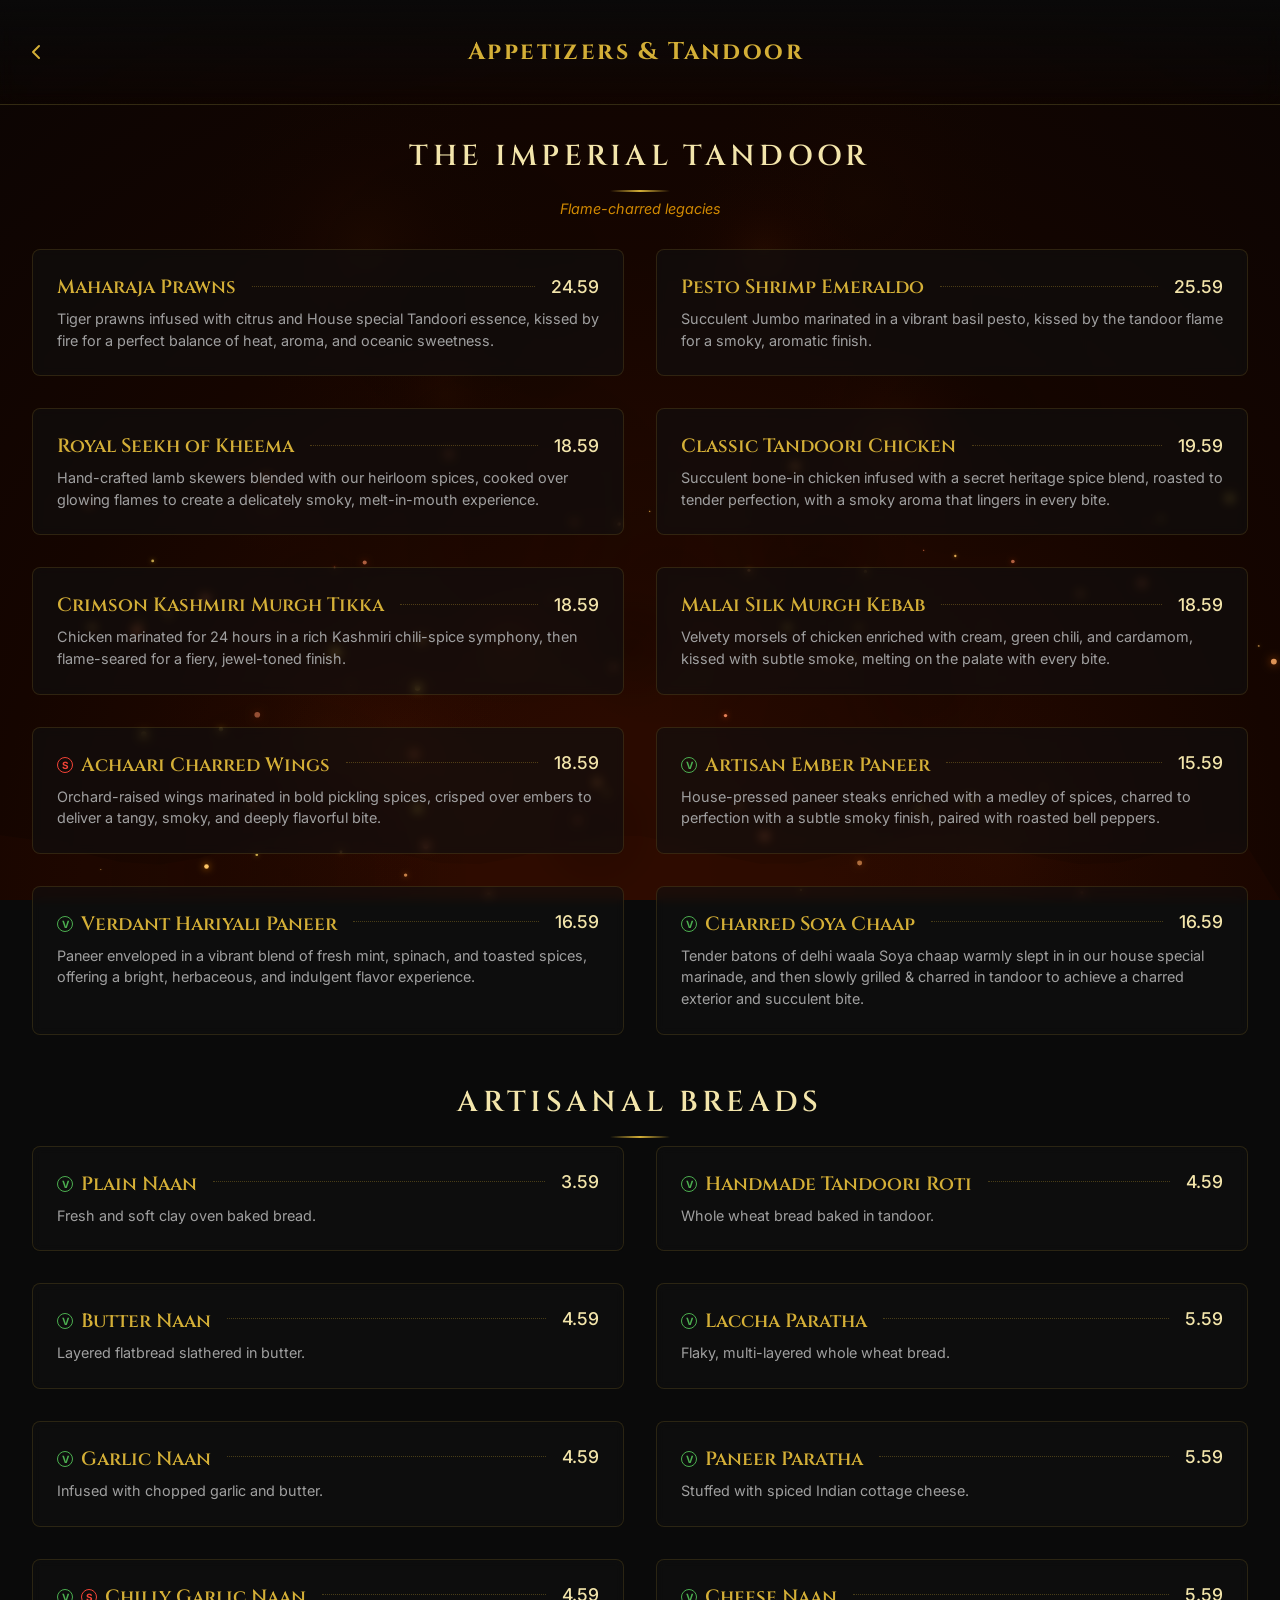
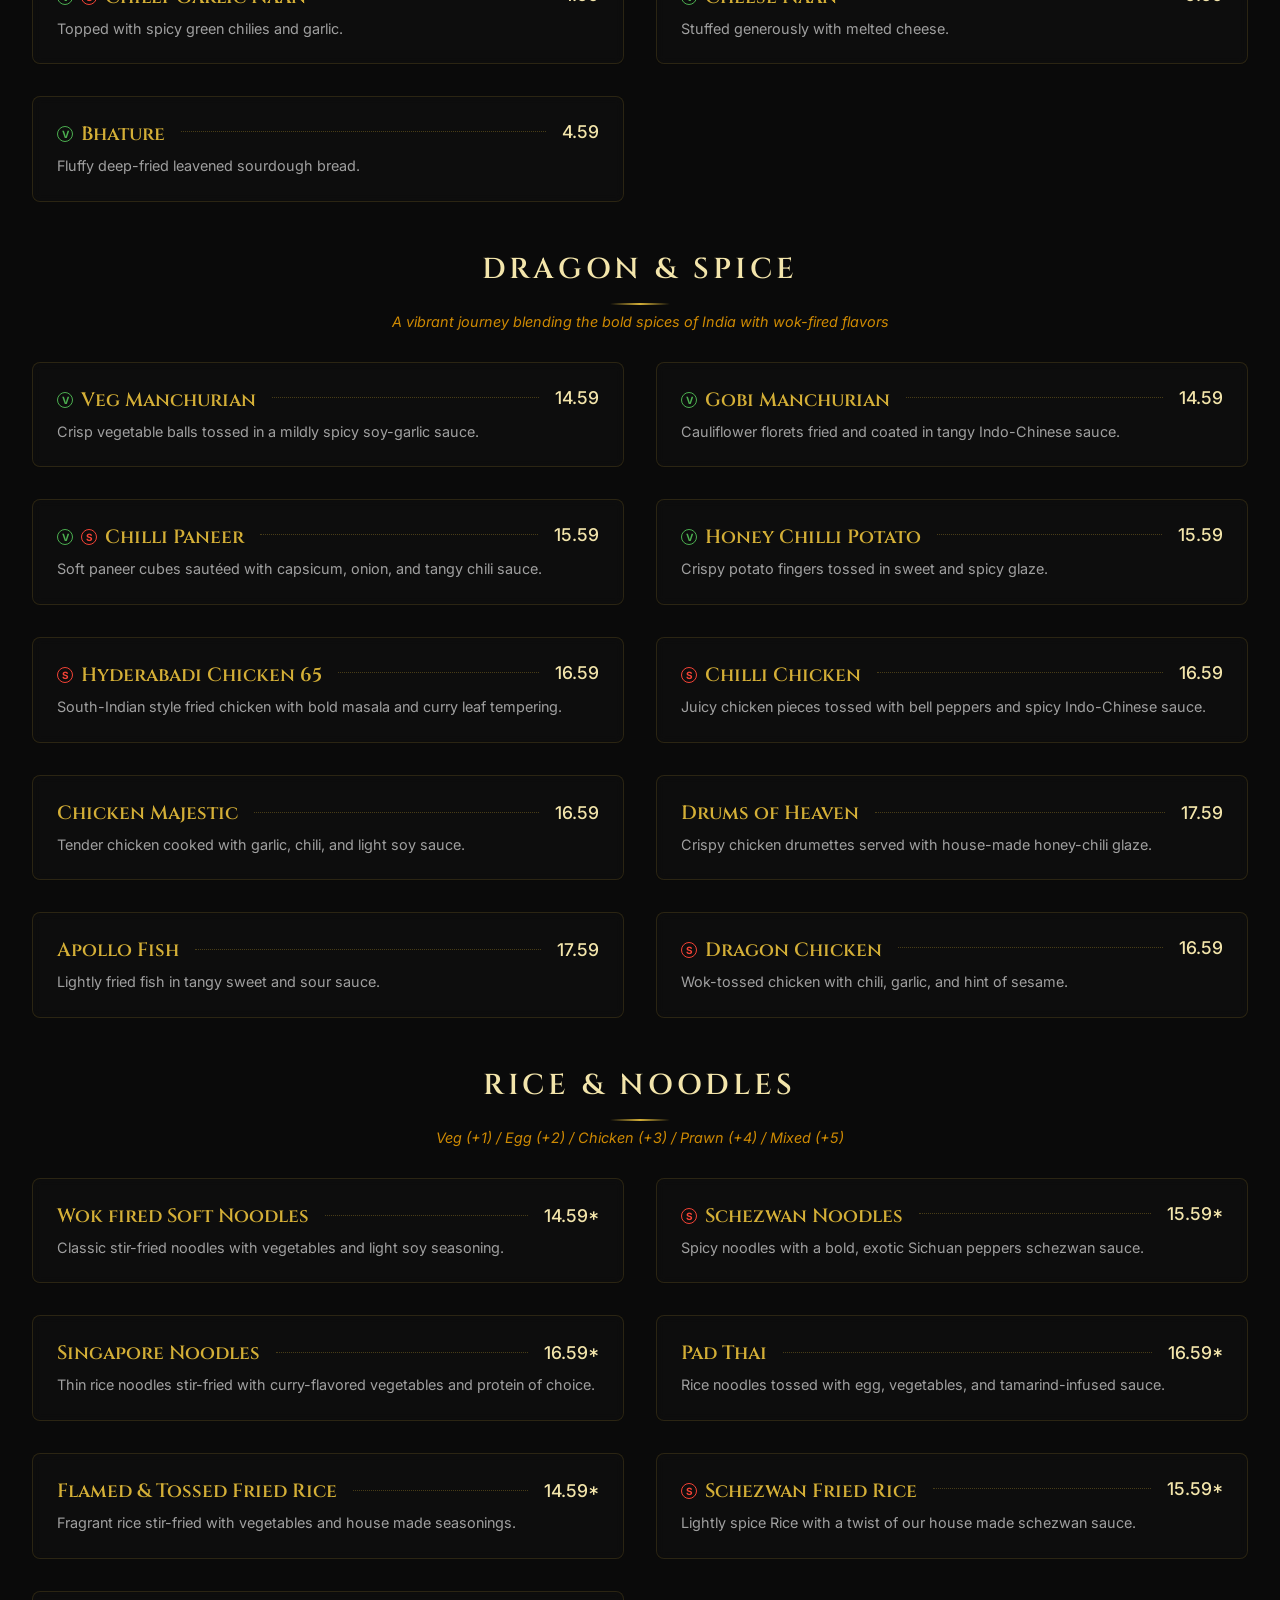
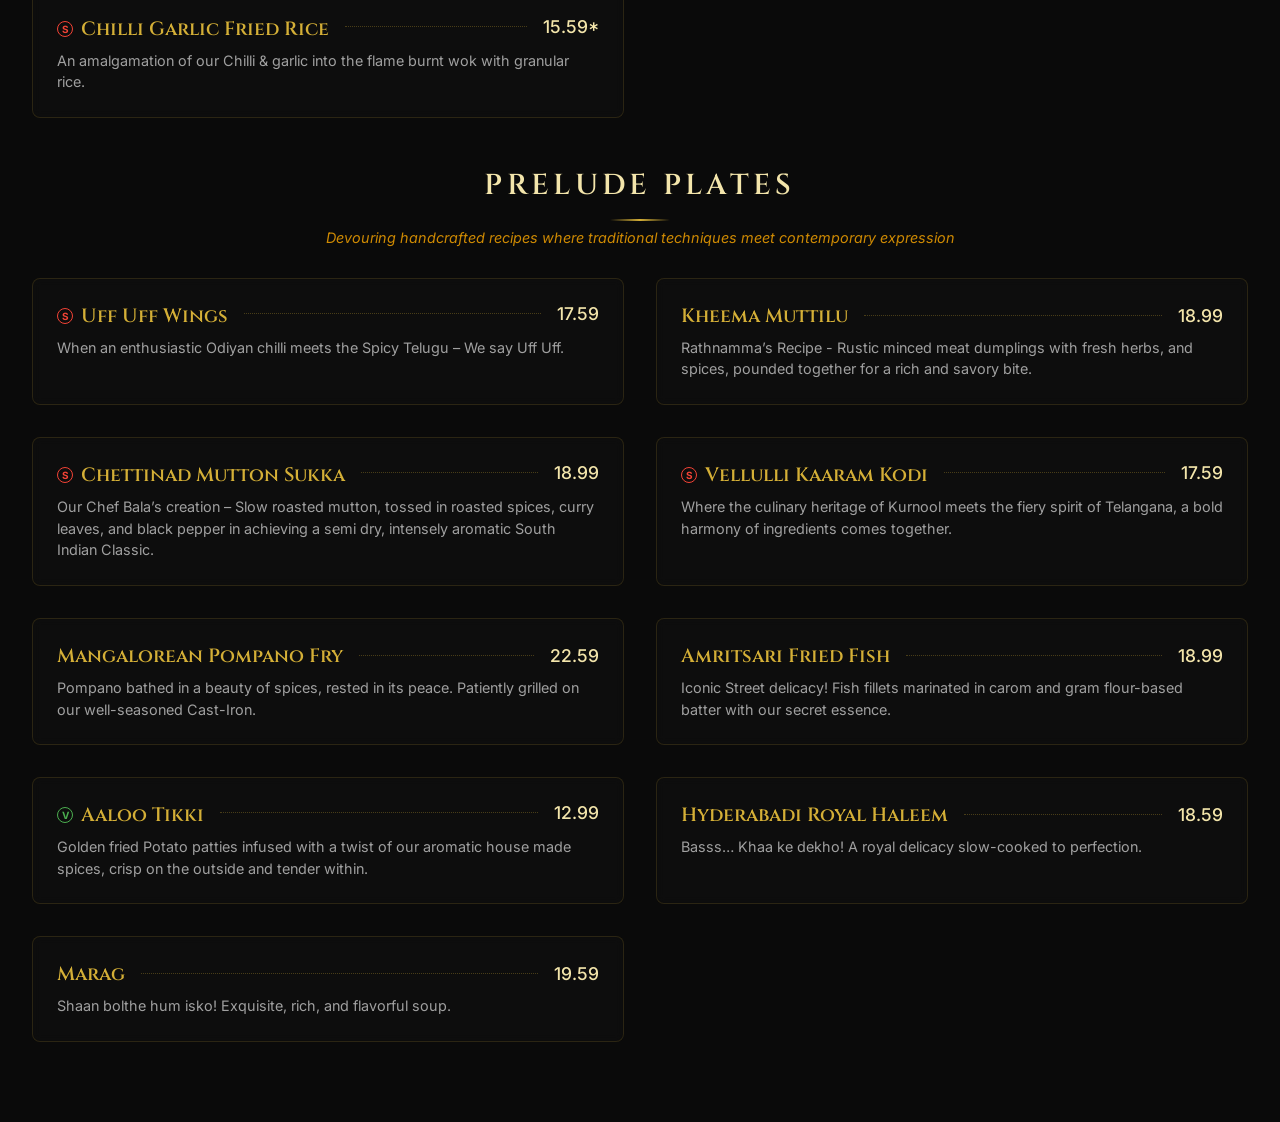
==== appetizers.html @ cea2dcd1 "feat: Replace menu with new premium wok-hay interactive design" ====
<!DOCTYPE html>
<html lang="en">
<head>
    <meta charset="UTF-8">
    <meta name="viewport" content="width=device-width, initial-scale=1.0, maximum-scale=1.0, user-scalable=no">
    <title>Appetizers & Tandoor - ABCD Restaurant</title>
    <!-- Premium Google Fonts for Restaurant Feel -->
    <link rel="preconnect" href="https://fonts.googleapis.com">
    <link rel="preconnect" href="https://fonts.gstatic.com" crossorigin>
    <link href="https://fonts.googleapis.com/css2?family=Cinzel:wght@400;600;800&family=Inter:wght@300;400;500&display=swap" rel="stylesheet">
    <!-- Main Stylesheet -->
    <link rel="stylesheet" href="css/styles.css">
</head>
<body class="page-transition">
    <!-- Cinematic Wok Hay Background -->
    <canvas id="wok-hay-canvas"></canvas>

    <!-- App Container -->
    <div id="app" class="app-container">
        
        <!-- Menu Page -->
        <main id="view-menu" class="view active">
            <header class="menu-header">
                <a href="index.html" class="btn-icon" aria-label="Back to menu">
                    <svg width="24" height="24" viewBox="0 0 24 24" fill="none" stroke="currentColor" stroke-width="2" stroke-linecap="round" stroke-linejoin="round"><path d="m15 18-6-6 6-6"/></svg>
                </a>
                <h2 id="menu-title">Appetizers & Tandoor</h2>
                <div style="width: 24px"></div> <!-- Spacer for flex centering -->
            </header>
            <div class="menu-content">
                
<section class="menu-section">
    <h3 class="menu-category-title">The Imperial Tandoor</h3>
    <p class="menu-category-subtitle">Flame-charred legacies</p>
    <div class="menu-grid">

        <article class="menu-item-card scroll-reveal">
            <div class="item-header">
                <div class="item-name-group">
                    <h4 class="item-name">Maharaja Prawns</h4>
                </div>
                <div class="item-leader"></div>
                <span class="item-price">24.59</span>
            </div>
            <p class="item-desc">Tiger prawns infused with citrus and House special Tandoori essence, kissed by fire for a perfect balance of heat, aroma, and oceanic sweetness.</p>
        </article>
        <article class="menu-item-card scroll-reveal">
            <div class="item-header">
                <div class="item-name-group">
                    <h4 class="item-name">Pesto Shrimp Emeraldo</h4>
                </div>
                <div class="item-leader"></div>
                <span class="item-price">25.59</span>
            </div>
            <p class="item-desc">Succulent Jumbo marinated in a vibrant basil pesto, kissed by the tandoor flame for a smoky, aromatic finish.</p>
        </article>
        <article class="menu-item-card scroll-reveal">
            <div class="item-header">
                <div class="item-name-group">
                    <h4 class="item-name">Royal Seekh of Kheema</h4>
                </div>
                <div class="item-leader"></div>
                <span class="item-price">18.59</span>
            </div>
            <p class="item-desc">Hand-crafted lamb skewers blended with our heirloom spices, cooked over glowing flames to create a delicately smoky, melt-in-mouth experience.</p>
        </article>
        <article class="menu-item-card scroll-reveal">
            <div class="item-header">
                <div class="item-name-group">
                    <h4 class="item-name">Classic Tandoori Chicken</h4>
                </div>
                <div class="item-leader"></div>
                <span class="item-price">19.59</span>
            </div>
            <p class="item-desc">Succulent bone-in chicken infused with a secret heritage spice blend, roasted to tender perfection, with a smoky aroma that lingers in every bite.</p>
        </article>
        <article class="menu-item-card scroll-reveal">
            <div class="item-header">
                <div class="item-name-group">
                    <h4 class="item-name">Crimson Kashmiri Murgh Tikka</h4>
                </div>
                <div class="item-leader"></div>
                <span class="item-price">18.59</span>
            </div>
            <p class="item-desc">Chicken marinated for 24 hours in a rich Kashmiri chili-spice symphony, then flame-seared for a fiery, jewel-toned finish.</p>
        </article>
        <article class="menu-item-card scroll-reveal">
            <div class="item-header">
                <div class="item-name-group">
                    <h4 class="item-name">Malai Silk Murgh Kebab</h4>
                </div>
                <div class="item-leader"></div>
                <span class="item-price">18.59</span>
            </div>
            <p class="item-desc">Velvety morsels of chicken enriched with cream, green chili, and cardamom, kissed with subtle smoke, melting on the palate with every bite.</p>
        </article>
        <article class="menu-item-card scroll-reveal">
            <div class="item-header">
                <div class="item-name-group">
                    <span class="indicator spicy" title="Spicy">S</span> <h4 class="item-name">Achaari Charred Wings</h4>
                </div>
                <div class="item-leader"></div>
                <span class="item-price">18.59</span>
            </div>
            <p class="item-desc">Orchard-raised wings marinated in bold pickling spices, crisped over embers to deliver a tangy, smoky, and deeply flavorful bite.</p>
        </article>
        <article class="menu-item-card scroll-reveal">
            <div class="item-header">
                <div class="item-name-group">
                    <span class="indicator veg" title="Vegetarian">V</span> <h4 class="item-name">Artisan Ember Paneer</h4>
                </div>
                <div class="item-leader"></div>
                <span class="item-price">15.59</span>
            </div>
            <p class="item-desc">House-pressed paneer steaks enriched with a medley of spices, charred to perfection with a subtle smoky finish, paired with roasted bell peppers.</p>
        </article>
        <article class="menu-item-card scroll-reveal">
            <div class="item-header">
                <div class="item-name-group">
                    <span class="indicator veg" title="Vegetarian">V</span> <h4 class="item-name">Verdant Hariyali Paneer</h4>
                </div>
                <div class="item-leader"></div>
                <span class="item-price">16.59</span>
            </div>
            <p class="item-desc">Paneer enveloped in a vibrant blend of fresh mint, spinach, and toasted spices, offering a bright, herbaceous, and indulgent flavor experience.</p>
        </article>
        <article class="menu-item-card scroll-reveal">
            <div class="item-header">
                <div class="item-name-group">
                    <span class="indicator veg" title="Vegetarian">V</span> <h4 class="item-name">Charred Soya Chaap</h4>
                </div>
                <div class="item-leader"></div>
                <span class="item-price">16.59</span>
            </div>
            <p class="item-desc">Tender batons of delhi waala Soya chaap warmly slept in in our house special marinade, and then slowly grilled & charred in tandoor to achieve a charred exterior and succulent bite.</p>
        </article>
    </div>
</section>
<section class="menu-section">
    <h3 class="menu-category-title">Artisanal Breads</h3>
    <div class="menu-grid">

        <article class="menu-item-card scroll-reveal">
            <div class="item-header">
                <div class="item-name-group">
                    <span class="indicator veg" title="Vegetarian">V</span> <h4 class="item-name">Plain Naan</h4>
                </div>
                <div class="item-leader"></div>
                <span class="item-price">3.59</span>
            </div>
            <p class="item-desc">Fresh and soft clay oven baked bread.</p>
        </article>
        <article class="menu-item-card scroll-reveal">
            <div class="item-header">
                <div class="item-name-group">
                    <span class="indicator veg" title="Vegetarian">V</span> <h4 class="item-name">Handmade Tandoori Roti</h4>
                </div>
                <div class="item-leader"></div>
                <span class="item-price">4.59</span>
            </div>
            <p class="item-desc">Whole wheat bread baked in tandoor.</p>
        </article>
        <article class="menu-item-card scroll-reveal">
            <div class="item-header">
                <div class="item-name-group">
                    <span class="indicator veg" title="Vegetarian">V</span> <h4 class="item-name">Butter Naan</h4>
                </div>
                <div class="item-leader"></div>
                <span class="item-price">4.59</span>
            </div>
            <p class="item-desc">Layered flatbread slathered in butter.</p>
        </article>
        <article class="menu-item-card scroll-reveal">
            <div class="item-header">
                <div class="item-name-group">
                    <span class="indicator veg" title="Vegetarian">V</span> <h4 class="item-name">Laccha Paratha</h4>
                </div>
                <div class="item-leader"></div>
                <span class="item-price">5.59</span>
            </div>
            <p class="item-desc">Flaky, multi-layered whole wheat bread.</p>
        </article>
        <article class="menu-item-card scroll-reveal">
            <div class="item-header">
                <div class="item-name-group">
                    <span class="indicator veg" title="Vegetarian">V</span> <h4 class="item-name">Garlic Naan</h4>
                </div>
                <div class="item-leader"></div>
                <span class="item-price">4.59</span>
            </div>
            <p class="item-desc">Infused with chopped garlic and butter.</p>
        </article>
        <article class="menu-item-card scroll-reveal">
            <div class="item-header">
                <div class="item-name-group">
                    <span class="indicator veg" title="Vegetarian">V</span> <h4 class="item-name">Paneer Paratha</h4>
                </div>
                <div class="item-leader"></div>
                <span class="item-price">5.59</span>
            </div>
            <p class="item-desc">Stuffed with spiced Indian cottage cheese.</p>
        </article>
        <article class="menu-item-card scroll-reveal">
            <div class="item-header">
                <div class="item-name-group">
                    <span class="indicator veg" title="Vegetarian">V</span> <span class="indicator spicy" title="Spicy">S</span> <h4 class="item-name">Chilly Garlic Naan</h4>
                </div>
                <div class="item-leader"></div>
                <span class="item-price">4.59</span>
            </div>
            <p class="item-desc">Topped with spicy green chilies and garlic.</p>
        </article>
        <article class="menu-item-card scroll-reveal">
            <div class="item-header">
                <div class="item-name-group">
                    <span class="indicator veg" title="Vegetarian">V</span> <h4 class="item-name">Cheese Naan</h4>
                </div>
                <div class="item-leader"></div>
                <span class="item-price">5.59</span>
            </div>
            <p class="item-desc">Stuffed generously with melted cheese.</p>
        </article>
        <article class="menu-item-card scroll-reveal">
            <div class="item-header">
                <div class="item-name-group">
                    <span class="indicator veg" title="Vegetarian">V</span> <h4 class="item-name">Bhature</h4>
                </div>
                <div class="item-leader"></div>
                <span class="item-price">4.59</span>
            </div>
            <p class="item-desc">Fluffy deep-fried leavened sourdough bread.</p>
        </article>
    </div>
</section>
<section class="menu-section">
    <h3 class="menu-category-title">Dragon & Spice</h3>
    <p class="menu-category-subtitle">A vibrant journey blending the bold spices of India with wok-fired flavors</p>
    <div class="menu-grid">

        <article class="menu-item-card scroll-reveal">
            <div class="item-header">
                <div class="item-name-group">
                    <span class="indicator veg" title="Vegetarian">V</span> <h4 class="item-name">Veg Manchurian</h4>
                </div>
                <div class="item-leader"></div>
                <span class="item-price">14.59</span>
            </div>
            <p class="item-desc">Crisp vegetable balls tossed in a mildly spicy soy-garlic sauce.</p>
        </article>
        <article class="menu-item-card scroll-reveal">
            <div class="item-header">
                <div class="item-name-group">
                    <span class="indicator veg" title="Vegetarian">V</span> <h4 class="item-name">Gobi Manchurian</h4>
                </div>
                <div class="item-leader"></div>
                <span class="item-price">14.59</span>
            </div>
            <p class="item-desc">Cauliflower florets fried and coated in tangy Indo-Chinese sauce.</p>
        </article>
        <article class="menu-item-card scroll-reveal">
            <div class="item-header">
                <div class="item-name-group">
                    <span class="indicator veg" title="Vegetarian">V</span> <span class="indicator spicy" title="Spicy">S</span> <h4 class="item-name">Chilli Paneer</h4>
                </div>
                <div class="item-leader"></div>
                <span class="item-price">15.59</span>
            </div>
            <p class="item-desc">Soft paneer cubes sautéed with capsicum, onion, and tangy chili sauce.</p>
        </article>
        <article class="menu-item-card scroll-reveal">
            <div class="item-header">
                <div class="item-name-group">
                    <span class="indicator veg" title="Vegetarian">V</span> <h4 class="item-name">Honey Chilli Potato</h4>
                </div>
                <div class="item-leader"></div>
                <span class="item-price">15.59</span>
            </div>
            <p class="item-desc">Crispy potato fingers tossed in sweet and spicy glaze.</p>
        </article>
        <article class="menu-item-card scroll-reveal">
            <div class="item-header">
                <div class="item-name-group">
                    <span class="indicator spicy" title="Spicy">S</span> <h4 class="item-name">Hyderabadi Chicken 65</h4>
                </div>
                <div class="item-leader"></div>
                <span class="item-price">16.59</span>
            </div>
            <p class="item-desc">South-Indian style fried chicken with bold masala and curry leaf tempering.</p>
        </article>
        <article class="menu-item-card scroll-reveal">
            <div class="item-header">
                <div class="item-name-group">
                    <span class="indicator spicy" title="Spicy">S</span> <h4 class="item-name">Chilli Chicken</h4>
                </div>
                <div class="item-leader"></div>
                <span class="item-price">16.59</span>
            </div>
            <p class="item-desc">Juicy chicken pieces tossed with bell peppers and spicy Indo-Chinese sauce.</p>
        </article>
        <article class="menu-item-card scroll-reveal">
            <div class="item-header">
                <div class="item-name-group">
                    <h4 class="item-name">Chicken Majestic</h4>
                </div>
                <div class="item-leader"></div>
                <span class="item-price">16.59</span>
            </div>
            <p class="item-desc">Tender chicken cooked with garlic, chili, and light soy sauce.</p>
        </article>
        <article class="menu-item-card scroll-reveal">
            <div class="item-header">
                <div class="item-name-group">
                    <h4 class="item-name">Drums of Heaven</h4>
                </div>
                <div class="item-leader"></div>
                <span class="item-price">17.59</span>
            </div>
            <p class="item-desc">Crispy chicken drumettes served with house-made honey-chili glaze.</p>
        </article>
        <article class="menu-item-card scroll-reveal">
            <div class="item-header">
                <div class="item-name-group">
                    <h4 class="item-name">Apollo Fish</h4>
                </div>
                <div class="item-leader"></div>
                <span class="item-price">17.59</span>
            </div>
            <p class="item-desc">Lightly fried fish in tangy sweet and sour sauce.</p>
        </article>
        <article class="menu-item-card scroll-reveal">
            <div class="item-header">
                <div class="item-name-group">
                    <span class="indicator spicy" title="Spicy">S</span> <h4 class="item-name">Dragon Chicken</h4>
                </div>
                <div class="item-leader"></div>
                <span class="item-price">16.59</span>
            </div>
            <p class="item-desc">Wok-tossed chicken with chili, garlic, and hint of sesame.</p>
        </article>
    </div>
</section>
<section class="menu-section">
    <h3 class="menu-category-title">Rice & Noodles</h3>
    <p class="menu-category-subtitle">Veg (+1) / Egg (+2) / Chicken (+3) / Prawn (+4) / Mixed (+5)</p>
    <div class="menu-grid">

        <article class="menu-item-card scroll-reveal">
            <div class="item-header">
                <div class="item-name-group">
                    <h4 class="item-name">Wok fired Soft Noodles</h4>
                </div>
                <div class="item-leader"></div>
                <span class="item-price">14.59*</span>
            </div>
            <p class="item-desc">Classic stir-fried noodles with vegetables and light soy seasoning.</p>
        </article>
        <article class="menu-item-card scroll-reveal">
            <div class="item-header">
                <div class="item-name-group">
                    <span class="indicator spicy" title="Spicy">S</span> <h4 class="item-name">Schezwan Noodles</h4>
                </div>
                <div class="item-leader"></div>
                <span class="item-price">15.59*</span>
            </div>
            <p class="item-desc">Spicy noodles with a bold, exotic Sichuan peppers schezwan sauce.</p>
        </article>
        <article class="menu-item-card scroll-reveal">
            <div class="item-header">
                <div class="item-name-group">
                    <h4 class="item-name">Singapore Noodles</h4>
                </div>
                <div class="item-leader"></div>
                <span class="item-price">16.59*</span>
            </div>
            <p class="item-desc">Thin rice noodles stir-fried with curry-flavored vegetables and protein of choice.</p>
        </article>
        <article class="menu-item-card scroll-reveal">
            <div class="item-header">
                <div class="item-name-group">
                    <h4 class="item-name">Pad Thai</h4>
                </div>
                <div class="item-leader"></div>
                <span class="item-price">16.59*</span>
            </div>
            <p class="item-desc">Rice noodles tossed with egg, vegetables, and tamarind-infused sauce.</p>
        </article>
        <article class="menu-item-card scroll-reveal">
            <div class="item-header">
                <div class="item-name-group">
                    <h4 class="item-name">Flamed & Tossed Fried Rice</h4>
                </div>
                <div class="item-leader"></div>
                <span class="item-price">14.59*</span>
            </div>
            <p class="item-desc">Fragrant rice stir-fried with vegetables and house made seasonings.</p>
        </article>
        <article class="menu-item-card scroll-reveal">
            <div class="item-header">
                <div class="item-name-group">
                    <span class="indicator spicy" title="Spicy">S</span> <h4 class="item-name">Schezwan Fried Rice</h4>
                </div>
                <div class="item-leader"></div>
                <span class="item-price">15.59*</span>
            </div>
            <p class="item-desc">Lightly spice Rice with a twist of our house made schezwan sauce.</p>
        </article>
        <article class="menu-item-card scroll-reveal">
            <div class="item-header">
                <div class="item-name-group">
                    <span class="indicator spicy" title="Spicy">S</span> <h4 class="item-name">Chilli Garlic Fried Rice</h4>
                </div>
                <div class="item-leader"></div>
                <span class="item-price">15.59*</span>
            </div>
            <p class="item-desc">An amalgamation of our Chilli & garlic into the flame burnt wok with granular rice.</p>
        </article>
    </div>
</section>
<section class="menu-section">
    <h3 class="menu-category-title">Prelude Plates</h3>
    <p class="menu-category-subtitle">Devouring handcrafted recipes where traditional techniques meet contemporary expression</p>
    <div class="menu-grid">

        <article class="menu-item-card scroll-reveal">
            <div class="item-header">
                <div class="item-name-group">
                    <span class="indicator spicy" title="Spicy">S</span> <h4 class="item-name">Uff Uff Wings</h4>
                </div>
                <div class="item-leader"></div>
                <span class="item-price">17.59</span>
            </div>
            <p class="item-desc">When an enthusiastic Odiyan chilli meets the Spicy Telugu – We say Uff Uff.</p>
        </article>
        <article class="menu-item-card scroll-reveal">
            <div class="item-header">
                <div class="item-name-group">
                    <h4 class="item-name">Kheema Muttilu</h4>
                </div>
                <div class="item-leader"></div>
                <span class="item-price">18.99</span>
            </div>
            <p class="item-desc">Rathnamma’s Recipe - Rustic minced meat dumplings with fresh herbs, and spices, pounded together for a rich and savory bite.</p>
        </article>
        <article class="menu-item-card scroll-reveal">
            <div class="item-header">
                <div class="item-name-group">
                    <span class="indicator spicy" title="Spicy">S</span> <h4 class="item-name">Chettinad Mutton Sukka</h4>
                </div>
                <div class="item-leader"></div>
                <span class="item-price">18.99</span>
            </div>
            <p class="item-desc">Our Chef Bala’s creation – Slow roasted mutton, tossed in roasted spices, curry leaves, and black pepper in achieving a semi dry, intensely aromatic South Indian Classic.</p>
        </article>
        <article class="menu-item-card scroll-reveal">
            <div class="item-header">
                <div class="item-name-group">
                    <span class="indicator spicy" title="Spicy">S</span> <h4 class="item-name">Vellulli Kaaram Kodi</h4>
                </div>
                <div class="item-leader"></div>
                <span class="item-price">17.59</span>
            </div>
            <p class="item-desc">Where the culinary heritage of Kurnool meets the fiery spirit of Telangana, a bold harmony of ingredients comes together.</p>
        </article>
        <article class="menu-item-card scroll-reveal">
            <div class="item-header">
                <div class="item-name-group">
                    <h4 class="item-name">Mangalorean Pompano Fry</h4>
                </div>
                <div class="item-leader"></div>
                <span class="item-price">22.59</span>
            </div>
            <p class="item-desc">Pompano bathed in a beauty of spices, rested in its peace. Patiently grilled on our well-seasoned Cast-Iron.</p>
        </article>
        <article class="menu-item-card scroll-reveal">
            <div class="item-header">
                <div class="item-name-group">
                    <h4 class="item-name">Amritsari Fried Fish</h4>
                </div>
                <div class="item-leader"></div>
                <span class="item-price">18.99</span>
            </div>
            <p class="item-desc">Iconic Street delicacy! Fish fillets marinated in carom and gram flour-based batter with our secret essence.</p>
        </article>
        <article class="menu-item-card scroll-reveal">
            <div class="item-header">
                <div class="item-name-group">
                    <span class="indicator veg" title="Vegetarian">V</span> <h4 class="item-name">Aaloo Tikki</h4>
                </div>
                <div class="item-leader"></div>
                <span class="item-price">12.99</span>
            </div>
            <p class="item-desc">Golden fried Potato patties infused with a twist of our aromatic house made spices, crisp on the outside and tender within.</p>
        </article>
        <article class="menu-item-card scroll-reveal">
            <div class="item-header">
                <div class="item-name-group">
                    <h4 class="item-name">Hyderabadi Royal Haleem</h4>
                </div>
                <div class="item-leader"></div>
                <span class="item-price">18.59</span>
            </div>
            <p class="item-desc">Basss… Khaa ke dekho! A royal delicacy slow-cooked to perfection.</p>
        </article>
        <article class="menu-item-card scroll-reveal">
            <div class="item-header">
                <div class="item-name-group">
                    <h4 class="item-name">Marag</h4>
                </div>
                <div class="item-leader"></div>
                <span class="item-price">19.59</span>
            </div>
            <p class="item-desc">Shaan bolthe hum isko! Exquisite, rich, and flavorful soup.</p>
        </article>
    </div>
</section>

            </div>
        </main>

    </div>

    <!-- Scripts -->
    <script src="js/animations.js"></script>
    <script src="js/router.js"></script>
</body>
</html>
---- css/styles.css ----
/* =========================================
   ABCD Restaurant Menu - Premium Styles
   ========================================= */

:root {
    /* Color Palette Extrapolated for Premium Wok Theme */
    --color-bg-dark: #0a0a0a;
    --color-bg-overlay: rgba(10, 10, 10, 0.65);
    
    /* Fire / Gold Elements */
    --color-primary: #ffaa00;
    --color-primary-glow: #ff4500;
    --color-gold: #d4af37;
    --color-gold-light: #f3e5ab;
    
    /* Text */
    --text-main: #f5f5f5;
    --text-muted: #a0a0a0;

    /* Typography */
    --font-heading: 'Cinzel', serif;
    --font-body: 'Inter', sans-serif;

    /* Metrics */
    --spacing-sm: 0.5rem;
    --spacing-md: 1rem;
    --spacing-lg: 2rem;
    --spacing-xl: 3rem;
}

/* =========================================
   Reset & Base
   ========================================= */
* {
    margin: 0;
    padding: 0;
    box-sizing: border-box;
    -webkit-tap-highlight-color: transparent;
}

body, html {
    width: 100%;
    min-height: 100vh;
    overflow-x: hidden; /* Prevent horizontal scrolling */
    background-color: var(--color-bg-dark);
    font-family: var(--font-body);
    color: var(--text-main);
}

/* =========================================
   Cinematic Canvas Background
   ========================================= */
#wok-hay-canvas {
    position: fixed;
    top: 0;
    left: 0;
    width: 100%;
    height: 100%;
    z-index: 0;
    pointer-events: none; /* Let clicks pass through to UI */
    background: radial-gradient(circle at center 80%, #2a0800 0%, #0a0a0a 100%);
}

/* =========================================
   Layout & Routing Views
   ========================================= */
/* Global Page Transitions */
body.page-transition {
    opacity: 0;
    transition: opacity 0.4s ease-in-out;
}

body.page-loaded {
    opacity: 1;
}

body.page-exiting {
    opacity: 0;
}

.app-container {
    position: relative;
    z-index: 10;
    width: 100%;
    height: 100%;
    display: flex;
    flex-direction: column;
}

.view {
    position: relative;
    width: 100%;
    min-height: 100vh;
    display: flex;
    flex-direction: column;
}

.view.active {
    pointer-events: auto;
}

/* =========================================
   Landing Page
   ========================================= */
#view-landing {
    justify-content: center;
    align-items: center;
    background: var(--color-bg-overlay);
    backdrop-filter: blur(2px);
    -webkit-backdrop-filter: blur(2px);
}

.landing-content {
    display: flex;
    flex-direction: column;
    align-items: center;
    justify-content: center;
    text-align: center;
    height: 100%;
    padding: var(--spacing-lg);
    z-index: 2;
}

/* Brand Display */
.brand-container {
    margin-bottom: 4rem;
    animation: fadeInDown 1.5s ease-out forwards;
}

/* Brand Navigation (ABCD) */
.abcd-navigation {
    display: flex;
    justify-content: center;
    gap: 1.5rem;
    margin-bottom: var(--spacing-sm);
    animation: fadeInDown 1.5s ease-out forwards;
}

.abcd-letter {
    background: transparent;
    border: none;
    font-family: var(--font-heading);
    font-size: 5rem;
    font-weight: 800;
    color: var(--color-gold-light);
    cursor: pointer;
    position: relative;
    text-transform: uppercase;
    text-shadow: 0 0 15px rgba(212, 175, 55, 0.4),
                 0 0 30px rgba(255, 69, 0, 0.2),
                 2px 2px 4px rgba(0,0,0,0.8);
    transition: transform 0.4s cubic-bezier(0.175, 0.885, 0.32, 1.275), 
                text-shadow 0.4s ease, 
                color 0.4s ease;
    z-index: 2;
    padding: 0.5rem;
    outline: none;
    /* Remove tap highlight on mobile to let custom styles shine */
    -webkit-tap-highlight-color: transparent;
}

/* Background glow before interaction */
.abcd-letter::before {
    content: '';
    position: absolute;
    top: 50%; left: 50%;
    transform: translate(-50%, -50%) scale(0.8);
    width: 100%; height: 100%;
    background: radial-gradient(circle, rgba(255, 69, 0, 0.6) 0%, rgba(212, 175, 55, 0) 70%);
    opacity: 0;
    z-index: -1;
    border-radius: 50%;
    transition: all 0.4s ease;
    pointer-events: none;
}

/* Wok-hay flame/smoke element */
.abcd-letter::after {
    content: '';
    position: absolute;
    top: 60%; left: 50%;
    width: 150%; height: 150%;
    transform: translate(-50%, -50%);
    background: radial-gradient(circle at center bottom, rgba(255,100,0,0.5) 0%, rgba(200,50,0,0) 60%);
    opacity: 0;
    z-index: -2;
    border-radius: 50%;
    pointer-events: none;
    transition: opacity 0.4s ease;
    filter: blur(10px);
}

.abcd-letter:hover, .abcd-letter:active {
    transform: scale(1.2) translateY(-10px);
    color: #fff;
    text-shadow: 0 0 25px rgba(255, 170, 0, 0.8),
                 0 0 50px rgba(255, 69, 0, 0.6),
                 0 -10px 30px rgba(255, 0, 0, 0.4);
}

.abcd-letter:hover::before, .abcd-letter:active::before {
    opacity: 1;
    transform: translate(-50%, -50%) scale(1.5);
    animation: pulseHeat 2s infinite alternate;
}

.abcd-letter:hover::after, .abcd-letter:active::after {
    opacity: 1;
    animation: wokHayFlame 1.5s infinite ease-in-out alternate;
}

/* Sparks layer around the letter */
.spark-layer {
    position: absolute;
    top: 50%; left: 50%;
    width: 3px; height: 3px;
    background: transparent;
    border-radius: 50%;
    z-index: 10;
    opacity: 0;
    pointer-events: none;
}

.abcd-letter:hover .spark-layer,
.abcd-letter:active .spark-layer {
    opacity: 1;
    animation: sparkFountain 1s linear infinite;
}
.abcd-letter:hover .spark-layer:nth-child(2),
.abcd-letter:active .spark-layer:nth-child(2) {
    animation: sparkFountain 1.2s linear infinite 0.4s;
}
.abcd-letter:hover .spark-layer:nth-child(3),
.abcd-letter:active .spark-layer:nth-child(3) {
    animation: sparkFountain 0.9s linear infinite 0.7s;
}

.brand-subtitle {
    font-family: var(--font-body);
    font-weight: 300;
    font-size: 1.1rem;
    letter-spacing: 0.3em;
    color: var(--color-primary);
    margin-top: var(--spacing-sm);
    text-transform: uppercase;
    opacity: 0.85;
}

/* Entrance Action */
.entrance-action {
    display: flex;
    flex-direction: column;
    align-items: center;
    gap: var(--spacing-md);
    margin-top: 4rem;
    animation: fadeInUp 1.5s ease-out 0.5s forwards;
    opacity: 0; /* Starts hidden, animates in */
}

.instruction {
    font-size: 0.8rem;
    color: var(--text-muted);
    letter-spacing: 0.05em;
    animation: pulseText 3s infinite ease-in-out;
}

/* =========================================
   Menu Page (Skeleton for now)
   ========================================= */
#view-menu {
    background: transparent;
}

.menu-header {
    display: flex;
    align-items: center;
    padding: var(--spacing-lg) var(--spacing-md);
    border-bottom: 1px solid rgba(212, 175, 55, 0.2);
    background: linear-gradient(to bottom, rgba(10,10,10,0.9), transparent);
    position: sticky;
    top: 0;
    z-index: 20;
    backdrop-filter: blur(10px);
}

.menu-header h2 {
    font-family: var(--font-heading);
    color: var(--color-gold);
    flex-grow: 1;
    text-align: center;
    letter-spacing: 0.1em;
    margin-right: 24px; /* Offset for the back button to keep center */
}

.btn-icon {
    background: none;
    border: none;
    color: var(--color-gold);
    cursor: pointer;
    padding: var(--spacing-sm);
    display: flex;
    align-items: center;
    justify-content: center;
    transition: transform 0.2s ease, color 0.2s ease;
}

.btn-icon:hover, .btn-icon:active {
    color: var(--color-primary);
    transform: translateX(-3px);
}

.menu-content {
    padding: var(--spacing-lg);
    flex-grow: 1;
}

.menu-placeholder {
    text-align: center;
    color: var(--text-muted);
    padding: 4rem 0;
    font-style: italic;
}

/* =========================================
   Premium Menu Layout
   ========================================= */
.menu-section {
    margin-bottom: 3rem;
}

.menu-category-title {
    font-family: var(--font-heading);
    color: var(--color-gold-light);
    font-size: 1.8rem;
    font-weight: 600;
    text-transform: uppercase;
    text-align: center;
    letter-spacing: 0.15em;
    margin-bottom: 0.5rem;
    padding-bottom: 1rem;
    position: relative;
}

.menu-category-title::after {
    content: '';
    position: absolute;
    bottom: 0;
    left: 50%;
    transform: translateX(-50%);
    width: 60px;
    height: 2px;
    background: linear-gradient(90deg, transparent, var(--color-gold), transparent);
}

.menu-category-subtitle {
    text-align: center;
    color: var(--color-primary);
    font-style: italic;
    font-size: 0.9rem;
    margin-bottom: 2rem;
    opacity: 0.8;
}

.menu-grid {
    display: grid;
    grid-template-columns: 1fr;
    gap: 1.5rem;
}

@media (min-width: 768px) {
    .menu-grid {
        grid-template-columns: repeat(2, 1fr);
        gap: 2rem;
    }
}

.menu-item-card {
    background: rgba(15, 15, 15, 0.6);
    border: 1px solid rgba(212, 175, 55, 0.15);
    border-radius: 8px;
    padding: 1.5rem;
    backdrop-filter: blur(5px);
    -webkit-backdrop-filter: blur(5px);
    transition: transform 0.3s ease, box-shadow 0.3s ease, border-color 0.3s ease;
    display: flex;
    flex-direction: column;
}

.menu-item-card:hover {
    transform: translateY(-5px);
    border-color: rgba(212, 175, 55, 0.4);
    box-shadow: 0 10px 20px rgba(0, 0, 0, 0.5), 
                0 0 15px rgba(255, 170, 0, 0.1);
}

.item-header {
    display: flex;
    justify-content: space-between;
    align-items: baseline;
    margin-bottom: 0.5rem;
    gap: 1rem;
}

.item-name-group {
    display: flex;
    align-items: center;
    gap: 0.5rem;
}

.item-name {
    font-family: var(--font-heading);
    color: var(--color-gold);
    font-size: 1.2rem;
    font-weight: 600;
    margin: 0;
}

/* Dotted leader connecting name and price */
.item-leader {
    flex-grow: 1;
    border-bottom: 1px dotted rgba(212, 175, 55, 0.3);
    position: relative;
    top: -6px;
}

.item-price {
    font-family: var(--font-body);
    font-weight: 500;
    color: var(--color-gold-light);
    font-size: 1.1rem;
}

.item-desc {
    font-family: var(--font-body);
    color: var(--text-muted);
    font-size: 0.9rem;
    line-height: 1.5;
    margin: 0;
}

/* Indicators */
.indicator {
    display: inline-flex;
    align-items: center;
    justify-content: center;
    width: 16px;
    height: 16px;
    border-radius: 50%;
    font-size: 10px;
    font-weight: bold;
    border: 1px solid currentColor;
}

.indicator.veg {
    color: #4CAF50; /* Green */
}

.indicator.spicy {
    color: #F44336; /* Red */
}

/* =========================================
   Scroll Animations
   ========================================= */
.scroll-reveal {
    opacity: 0;
    transform: translateY(30px);
    transition: opacity 0.8s cubic-bezier(0.25, 0.46, 0.45, 0.94),
                transform 0.8s cubic-bezier(0.25, 0.46, 0.45, 0.94);
}

.scroll-reveal.visible {
    opacity: 1;
    transform: translateY(0);
}

/* =========================================
   Keyframe Animations
   ========================================= */
@keyframes fadeInDown {
    from { opacity: 0; transform: translateY(-30px); }
    to { opacity: 1; transform: translateY(0); }
}

@keyframes fadeInUp {
    from { opacity: 0; transform: translateY(30px); }
    to { opacity: 1; transform: translateY(0); }
}

@keyframes pulseText {
    0%, 100% { opacity: 0.5; }
    50% { opacity: 0.9; }
}

@keyframes pulseHeat {
    0% { transform: translate(-50%, -50%) scale(1.3); opacity: 0.7; }
    100% { transform: translate(-50%, -50%) scale(1.6); opacity: 1; }
}

@keyframes wokHayFlame {
    0% { transform: translate(-50%, -40%) scale(1); filter: blur(8px); }
    50% { transform: translate(-50%, -55%) scale(1.1); filter: blur(12px); }
    100% { transform: translate(-50%, -45%) scale(1.05); filter: blur(10px); }
}

@keyframes sparkFountain {
    0% {
        box-shadow: 0 0 0 transparent;
        opacity: 1;
    }
    50% {
        box-shadow: 
            -15px -20px 2px var(--color-gold),
            20px -30px 1px var(--color-primary-glow),
            0px -40px 2px #fff;
        opacity: 0.8;
    }
    100% {
        box-shadow: 
            -30px -50px 0 transparent,
            40px -70px 0 transparent,
            0px -90px 0 transparent;
        opacity: 0;
    }
}

/* Mobile Overrides */
@media (max-width: 480px) {
    .abcd-navigation {
        gap: 0.8rem;
    }
    .abcd-letter {
        font-size: 3.8rem;
    }
}
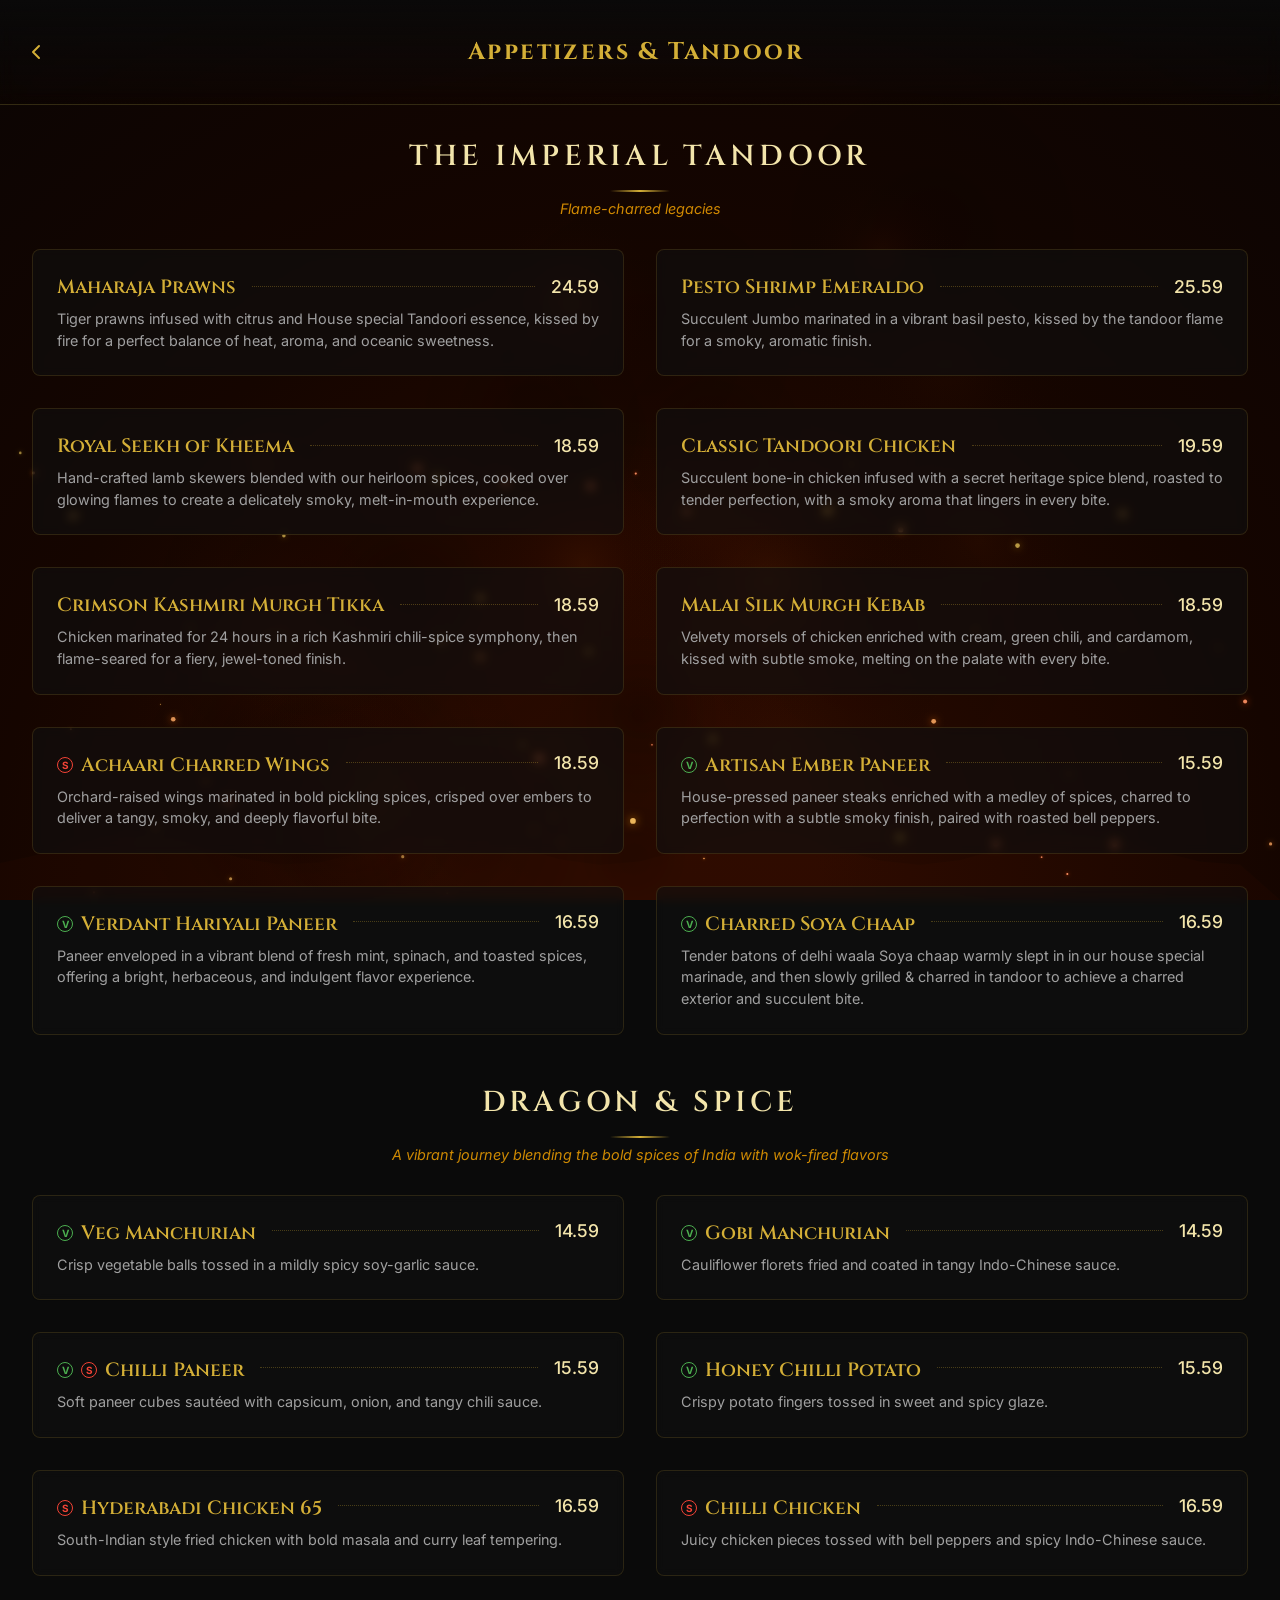
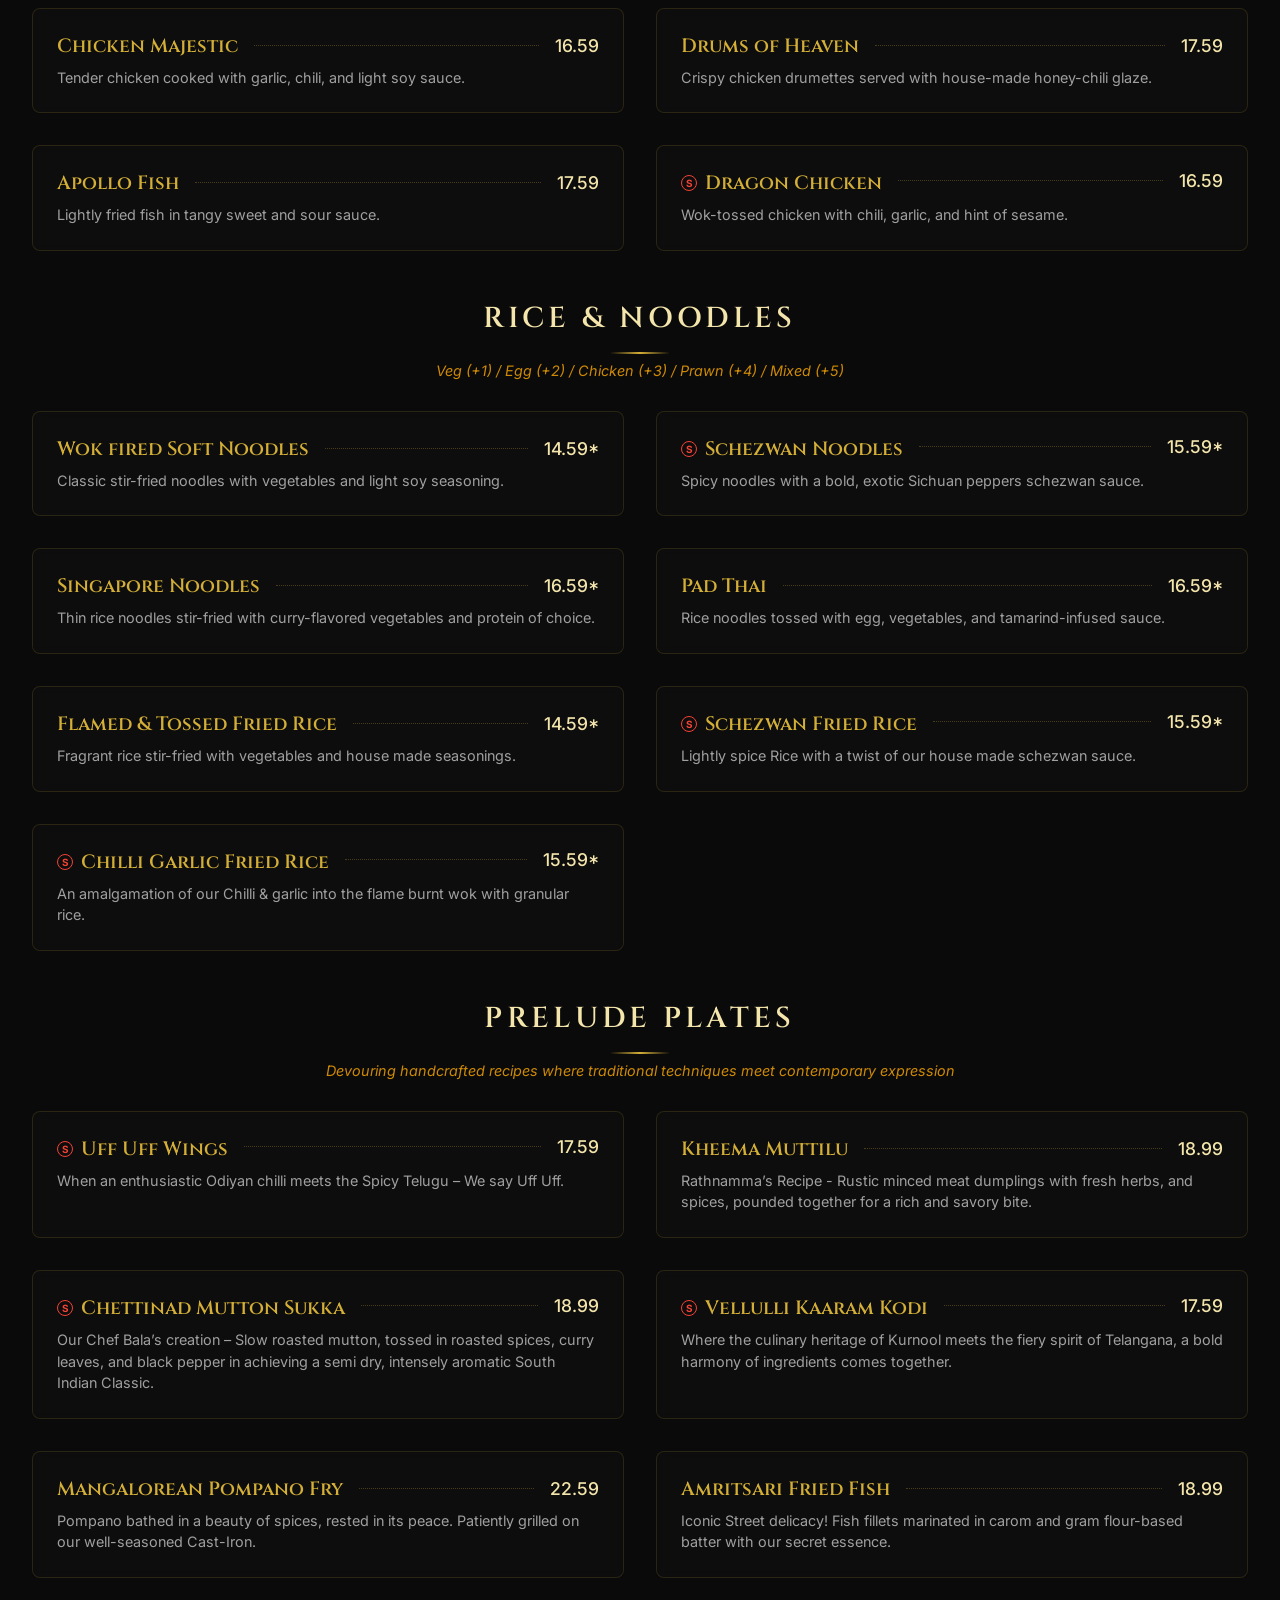
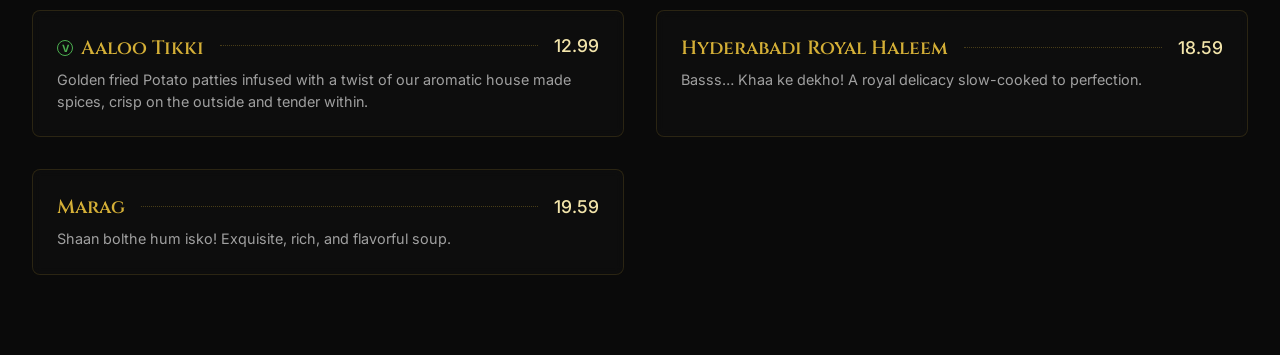
==== commit 4dd391ec: "feat: Move Artisanal Breads from Appetizers to Biryanis" ====
--- a/appetizers.html
+++ b/appetizers.html
@@ -136,102 +136,7 @@
         </article>
     </div>
 </section>
-<section class="menu-section">
-    <h3 class="menu-category-title">Artisanal Breads</h3>
-    <div class="menu-grid">
-
-        <article class="menu-item-card scroll-reveal">
-            <div class="item-header">
-                <div class="item-name-group">
-                    <span class="indicator veg" title="Vegetarian">V</span> <h4 class="item-name">Plain Naan</h4>
-                </div>
-                <div class="item-leader"></div>
-                <span class="item-price">3.59</span>
-            </div>
-            <p class="item-desc">Fresh and soft clay oven baked bread.</p>
-        </article>
-        <article class="menu-item-card scroll-reveal">
-            <div class="item-header">
-                <div class="item-name-group">
-                    <span class="indicator veg" title="Vegetarian">V</span> <h4 class="item-name">Handmade Tandoori Roti</h4>
-                </div>
-                <div class="item-leader"></div>
-                <span class="item-price">4.59</span>
-            </div>
-            <p class="item-desc">Whole wheat bread baked in tandoor.</p>
-        </article>
-        <article class="menu-item-card scroll-reveal">
-            <div class="item-header">
-                <div class="item-name-group">
-                    <span class="indicator veg" title="Vegetarian">V</span> <h4 class="item-name">Butter Naan</h4>
-                </div>
-                <div class="item-leader"></div>
-                <span class="item-price">4.59</span>
-            </div>
-            <p class="item-desc">Layered flatbread slathered in butter.</p>
-        </article>
-        <article class="menu-item-card scroll-reveal">
-            <div class="item-header">
-                <div class="item-name-group">
-                    <span class="indicator veg" title="Vegetarian">V</span> <h4 class="item-name">Laccha Paratha</h4>
-                </div>
-                <div class="item-leader"></div>
-                <span class="item-price">5.59</span>
-            </div>
-            <p class="item-desc">Flaky, multi-layered whole wheat bread.</p>
-        </article>
-        <article class="menu-item-card scroll-reveal">
-            <div class="item-header">
-                <div class="item-name-group">
-                    <span class="indicator veg" title="Vegetarian">V</span> <h4 class="item-name">Garlic Naan</h4>
-                </div>
-                <div class="item-leader"></div>
-                <span class="item-price">4.59</span>
-            </div>
-            <p class="item-desc">Infused with chopped garlic and butter.</p>
-        </article>
-        <article class="menu-item-card scroll-reveal">
-            <div class="item-header">
-                <div class="item-name-group">
-                    <span class="indicator veg" title="Vegetarian">V</span> <h4 class="item-name">Paneer Paratha</h4>
-                </div>
-                <div class="item-leader"></div>
-                <span class="item-price">5.59</span>
-            </div>
-            <p class="item-desc">Stuffed with spiced Indian cottage cheese.</p>
-        </article>
-        <article class="menu-item-card scroll-reveal">
-            <div class="item-header">
-                <div class="item-name-group">
-                    <span class="indicator veg" title="Vegetarian">V</span> <span class="indicator spicy" title="Spicy">S</span> <h4 class="item-name">Chilly Garlic Naan</h4>
-                </div>
-                <div class="item-leader"></div>
-                <span class="item-price">4.59</span>
-            </div>
-            <p class="item-desc">Topped with spicy green chilies and garlic.</p>
-        </article>
-        <article class="menu-item-card scroll-reveal">
-            <div class="item-header">
-                <div class="item-name-group">
-                    <span class="indicator veg" title="Vegetarian">V</span> <h4 class="item-name">Cheese Naan</h4>
-                </div>
-                <div class="item-leader"></div>
-                <span class="item-price">5.59</span>
-            </div>
-            <p class="item-desc">Stuffed generously with melted cheese.</p>
-        </article>
-        <article class="menu-item-card scroll-reveal">
-            <div class="item-header">
-                <div class="item-name-group">
-                    <span class="indicator veg" title="Vegetarian">V</span> <h4 class="item-name">Bhature</h4>
-                </div>
-                <div class="item-leader"></div>
-                <span class="item-price">4.59</span>
-            </div>
-            <p class="item-desc">Fluffy deep-fried leavened sourdough bread.</p>
-        </article>
-    </div>
-</section>
+
 <section class="menu-section">
     <h3 class="menu-category-title">Dragon & Spice</h3>
     <p class="menu-category-subtitle">A vibrant journey blending the bold spices of India with wok-fired flavors</p>
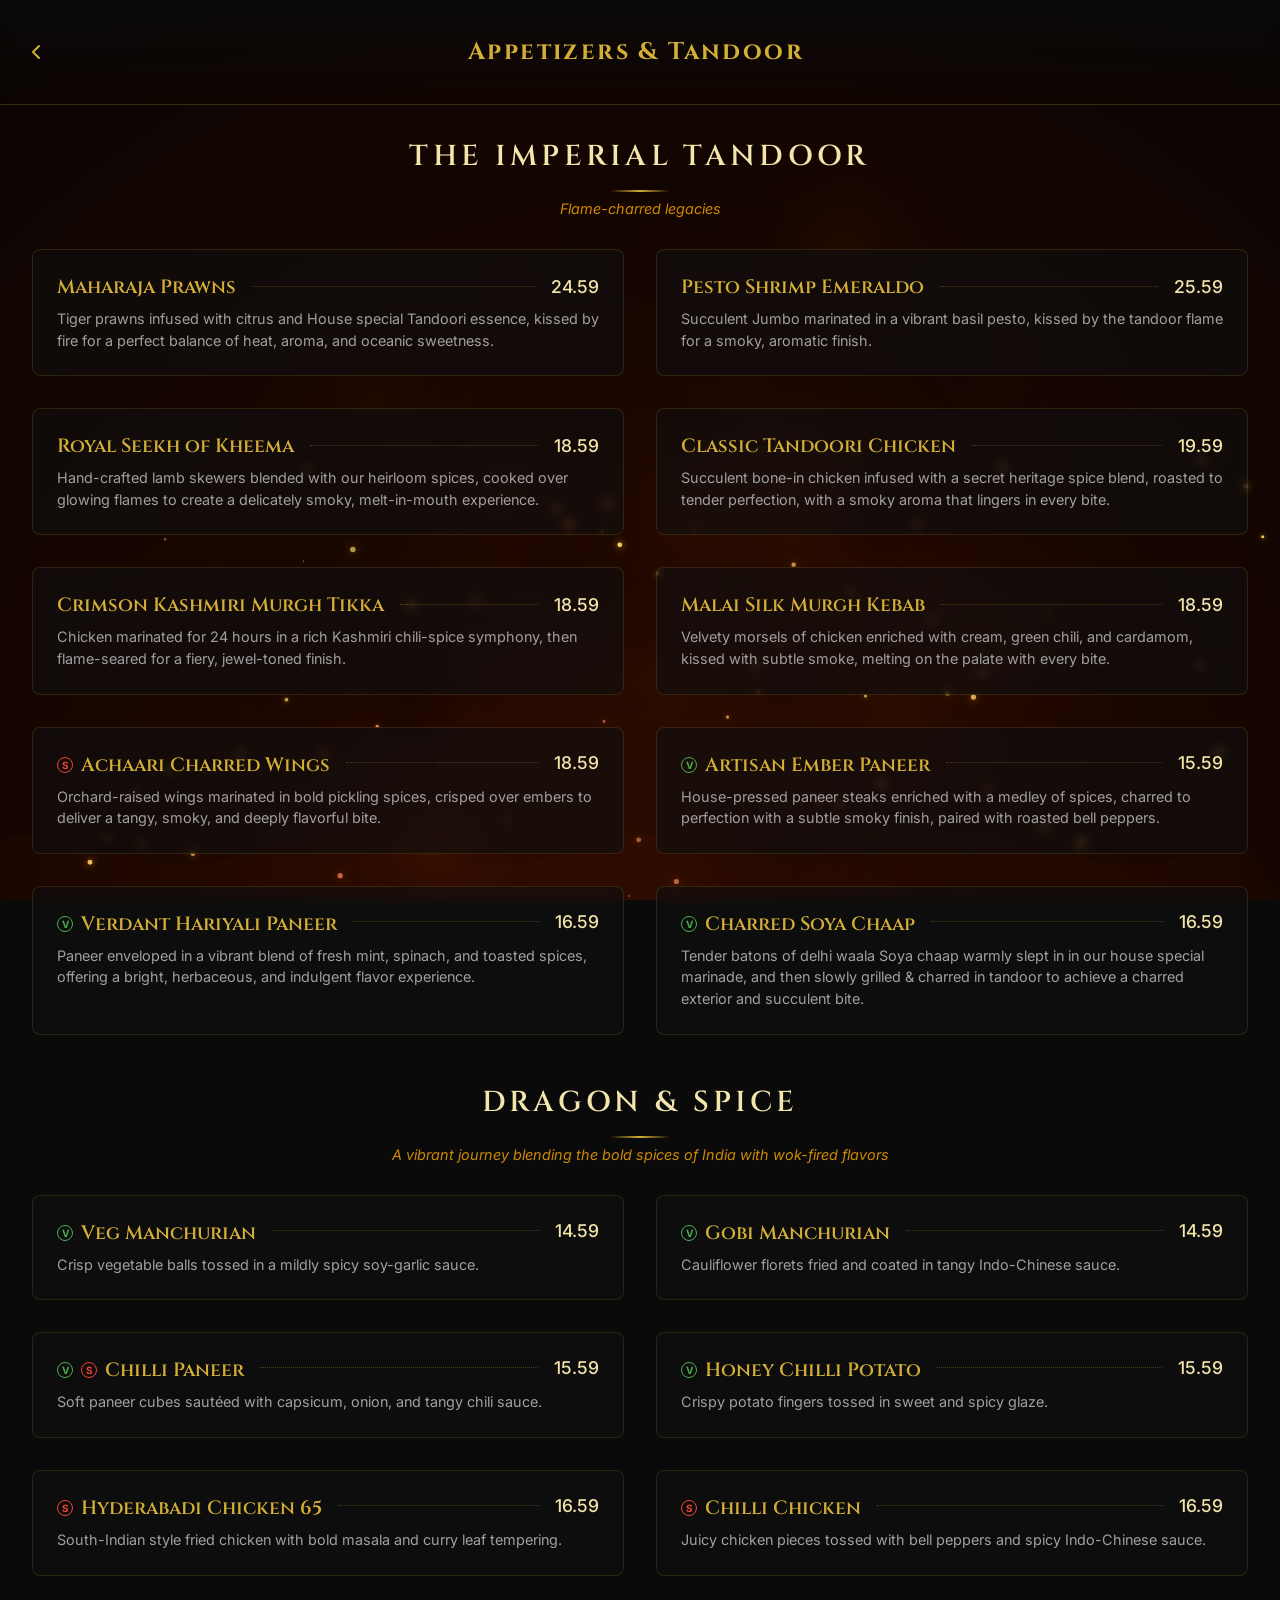
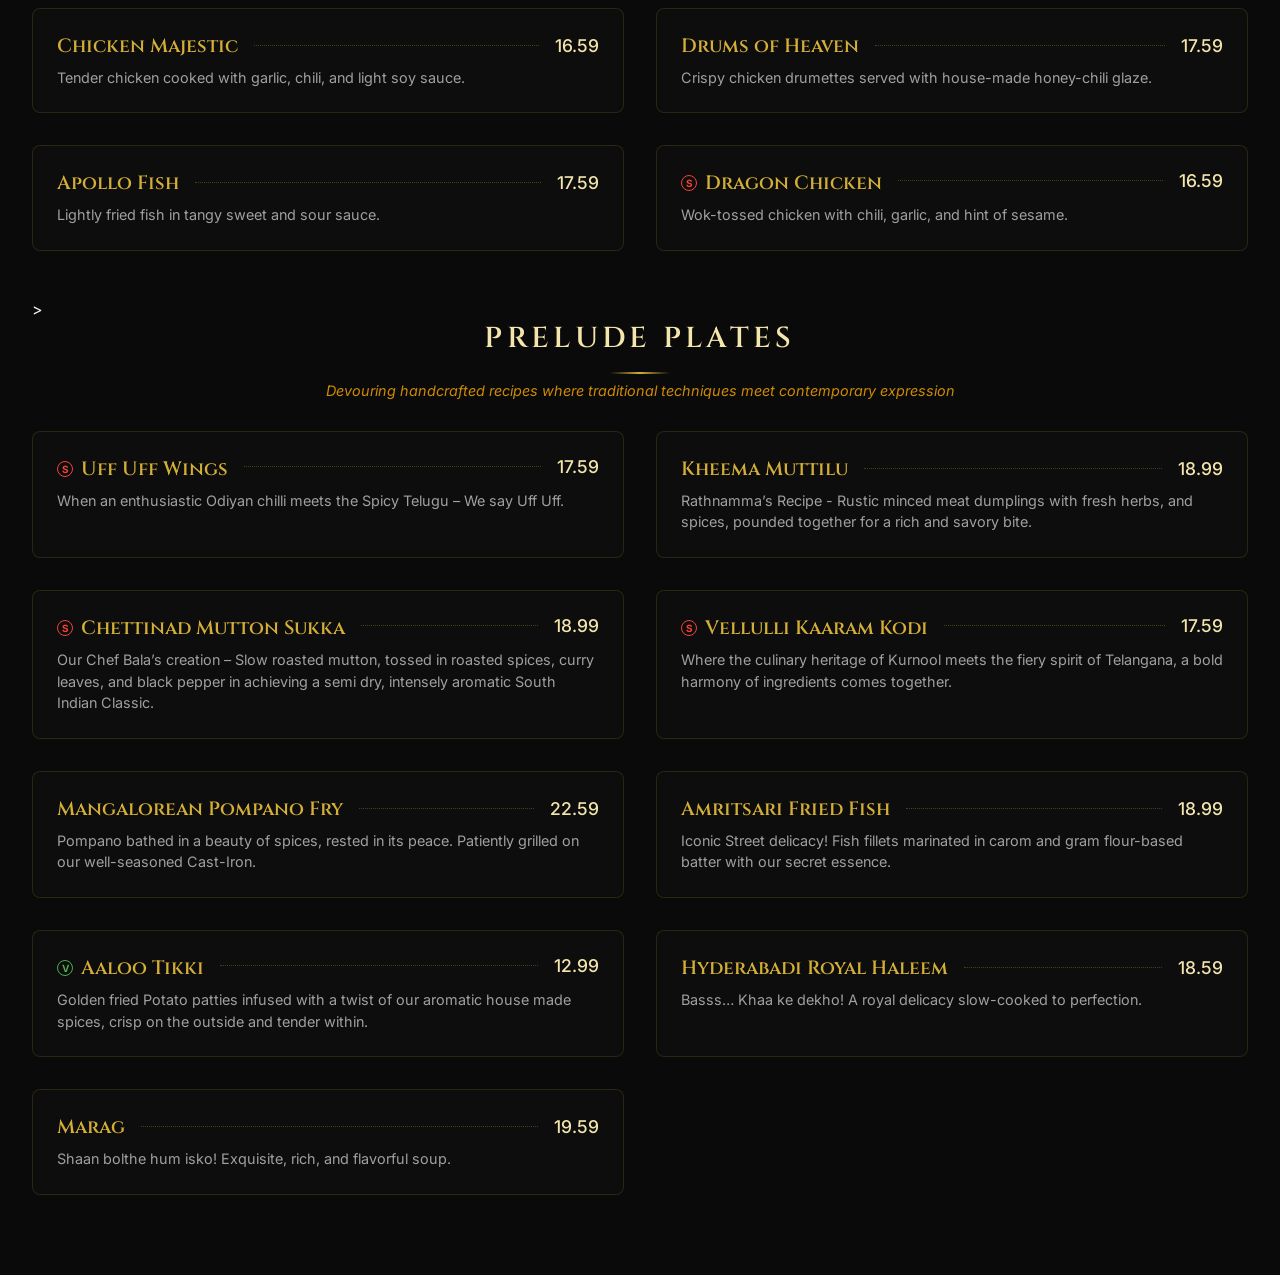
==== commit 64efd3b8: "feat: Move Rice & Noodles to Curries and rename Curries category" ====
--- a/appetizers.html
+++ b/appetizers.html
@@ -244,83 +244,7 @@
         </article>
     </div>
 </section>
-<section class="menu-section">
-    <h3 class="menu-category-title">Rice & Noodles</h3>
-    <p class="menu-category-subtitle">Veg (+1) / Egg (+2) / Chicken (+3) / Prawn (+4) / Mixed (+5)</p>
-    <div class="menu-grid">
-
-        <article class="menu-item-card scroll-reveal">
-            <div class="item-header">
-                <div class="item-name-group">
-                    <h4 class="item-name">Wok fired Soft Noodles</h4>
-                </div>
-                <div class="item-leader"></div>
-                <span class="item-price">14.59*</span>
-            </div>
-            <p class="item-desc">Classic stir-fried noodles with vegetables and light soy seasoning.</p>
-        </article>
-        <article class="menu-item-card scroll-reveal">
-            <div class="item-header">
-                <div class="item-name-group">
-                    <span class="indicator spicy" title="Spicy">S</span> <h4 class="item-name">Schezwan Noodles</h4>
-                </div>
-                <div class="item-leader"></div>
-                <span class="item-price">15.59*</span>
-            </div>
-            <p class="item-desc">Spicy noodles with a bold, exotic Sichuan peppers schezwan sauce.</p>
-        </article>
-        <article class="menu-item-card scroll-reveal">
-            <div class="item-header">
-                <div class="item-name-group">
-                    <h4 class="item-name">Singapore Noodles</h4>
-                </div>
-                <div class="item-leader"></div>
-                <span class="item-price">16.59*</span>
-            </div>
-            <p class="item-desc">Thin rice noodles stir-fried with curry-flavored vegetables and protein of choice.</p>
-        </article>
-        <article class="menu-item-card scroll-reveal">
-            <div class="item-header">
-                <div class="item-name-group">
-                    <h4 class="item-name">Pad Thai</h4>
-                </div>
-                <div class="item-leader"></div>
-                <span class="item-price">16.59*</span>
-            </div>
-            <p class="item-desc">Rice noodles tossed with egg, vegetables, and tamarind-infused sauce.</p>
-        </article>
-        <article class="menu-item-card scroll-reveal">
-            <div class="item-header">
-                <div class="item-name-group">
-                    <h4 class="item-name">Flamed & Tossed Fried Rice</h4>
-                </div>
-                <div class="item-leader"></div>
-                <span class="item-price">14.59*</span>
-            </div>
-            <p class="item-desc">Fragrant rice stir-fried with vegetables and house made seasonings.</p>
-        </article>
-        <article class="menu-item-card scroll-reveal">
-            <div class="item-header">
-                <div class="item-name-group">
-                    <span class="indicator spicy" title="Spicy">S</span> <h4 class="item-name">Schezwan Fried Rice</h4>
-                </div>
-                <div class="item-leader"></div>
-                <span class="item-price">15.59*</span>
-            </div>
-            <p class="item-desc">Lightly spice Rice with a twist of our house made schezwan sauce.</p>
-        </article>
-        <article class="menu-item-card scroll-reveal">
-            <div class="item-header">
-                <div class="item-name-group">
-                    <span class="indicator spicy" title="Spicy">S</span> <h4 class="item-name">Chilli Garlic Fried Rice</h4>
-                </div>
-                <div class="item-leader"></div>
-                <span class="item-price">15.59*</span>
-            </div>
-            <p class="item-desc">An amalgamation of our Chilli & garlic into the flame burnt wok with granular rice.</p>
-        </article>
-    </div>
-</section>
+>
 <section class="menu-section">
     <h3 class="menu-category-title">Prelude Plates</h3>
     <p class="menu-category-subtitle">Devouring handcrafted recipes where traditional techniques meet contemporary expression</p>
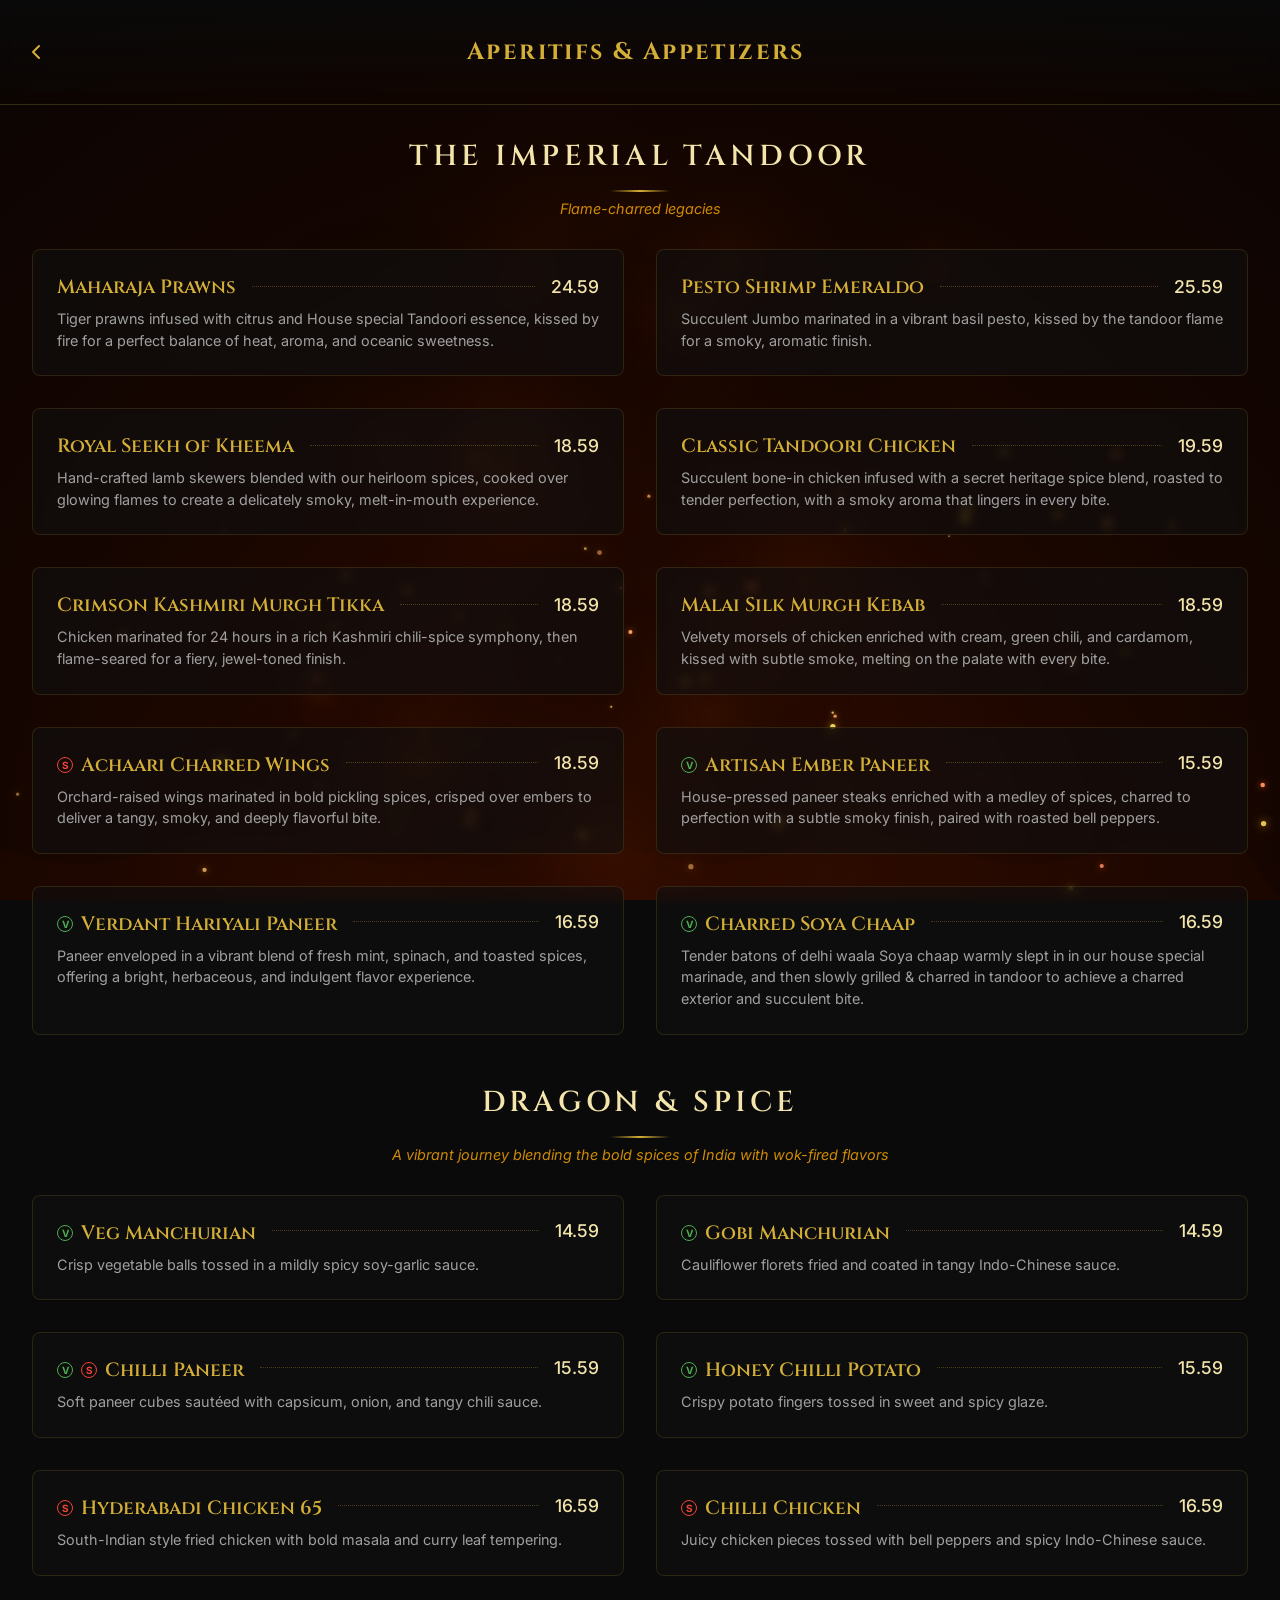
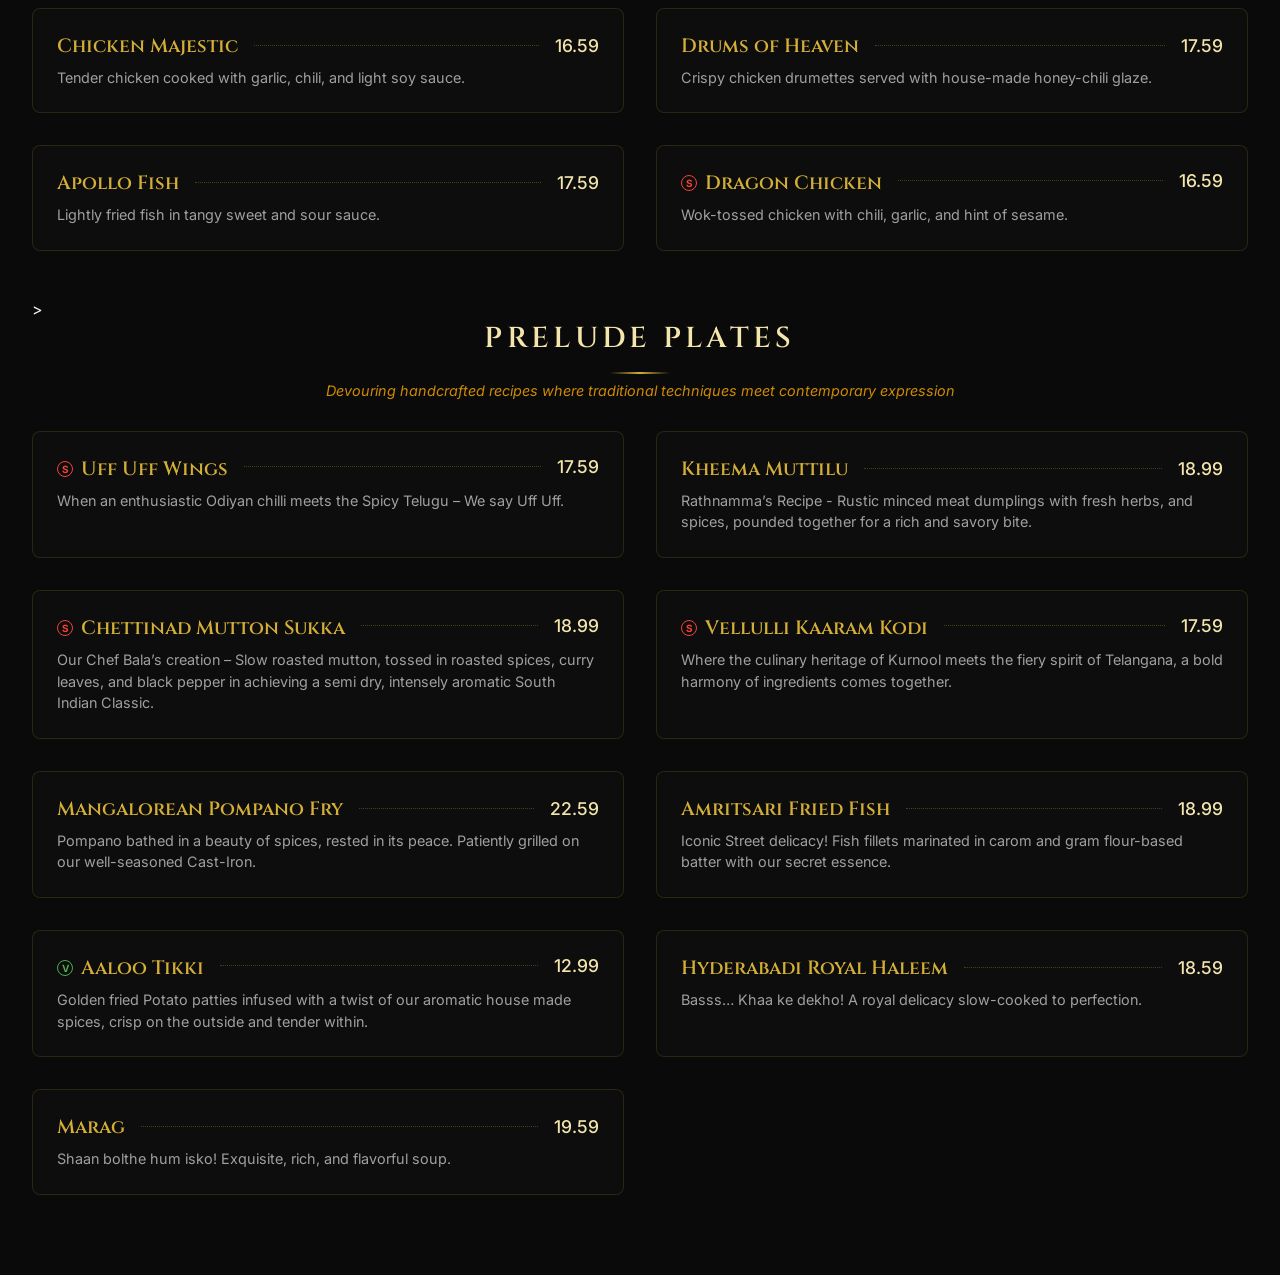
==== commit 9ba20dba: "chore: Update menu page titles to match new hierarchy" ====
--- a/appetizers.html
+++ b/appetizers.html
@@ -3,7 +3,7 @@
 <head>
     <meta charset="UTF-8">
     <meta name="viewport" content="width=device-width, initial-scale=1.0, maximum-scale=1.0, user-scalable=no">
-    <title>Appetizers & Tandoor - ABCD Restaurant</title>
+    <title>Aperitifs & Appetizers - ABCD Restaurant</title>
     <!-- Premium Google Fonts for Restaurant Feel -->
     <link rel="preconnect" href="https://fonts.googleapis.com">
     <link rel="preconnect" href="https://fonts.gstatic.com" crossorigin>
@@ -24,7 +24,7 @@
                 <a href="index.html" class="btn-icon" aria-label="Back to menu">
                     <svg width="24" height="24" viewBox="0 0 24 24" fill="none" stroke="currentColor" stroke-width="2" stroke-linecap="round" stroke-linejoin="round"><path d="m15 18-6-6 6-6"/></svg>
                 </a>
-                <h2 id="menu-title">Appetizers & Tandoor</h2>
+                <h2 id="menu-title">Aperitifs & Appetizers</h2>
                 <div style="width: 24px"></div> <!-- Spacer for flex centering -->
             </header>
             <div class="menu-content">
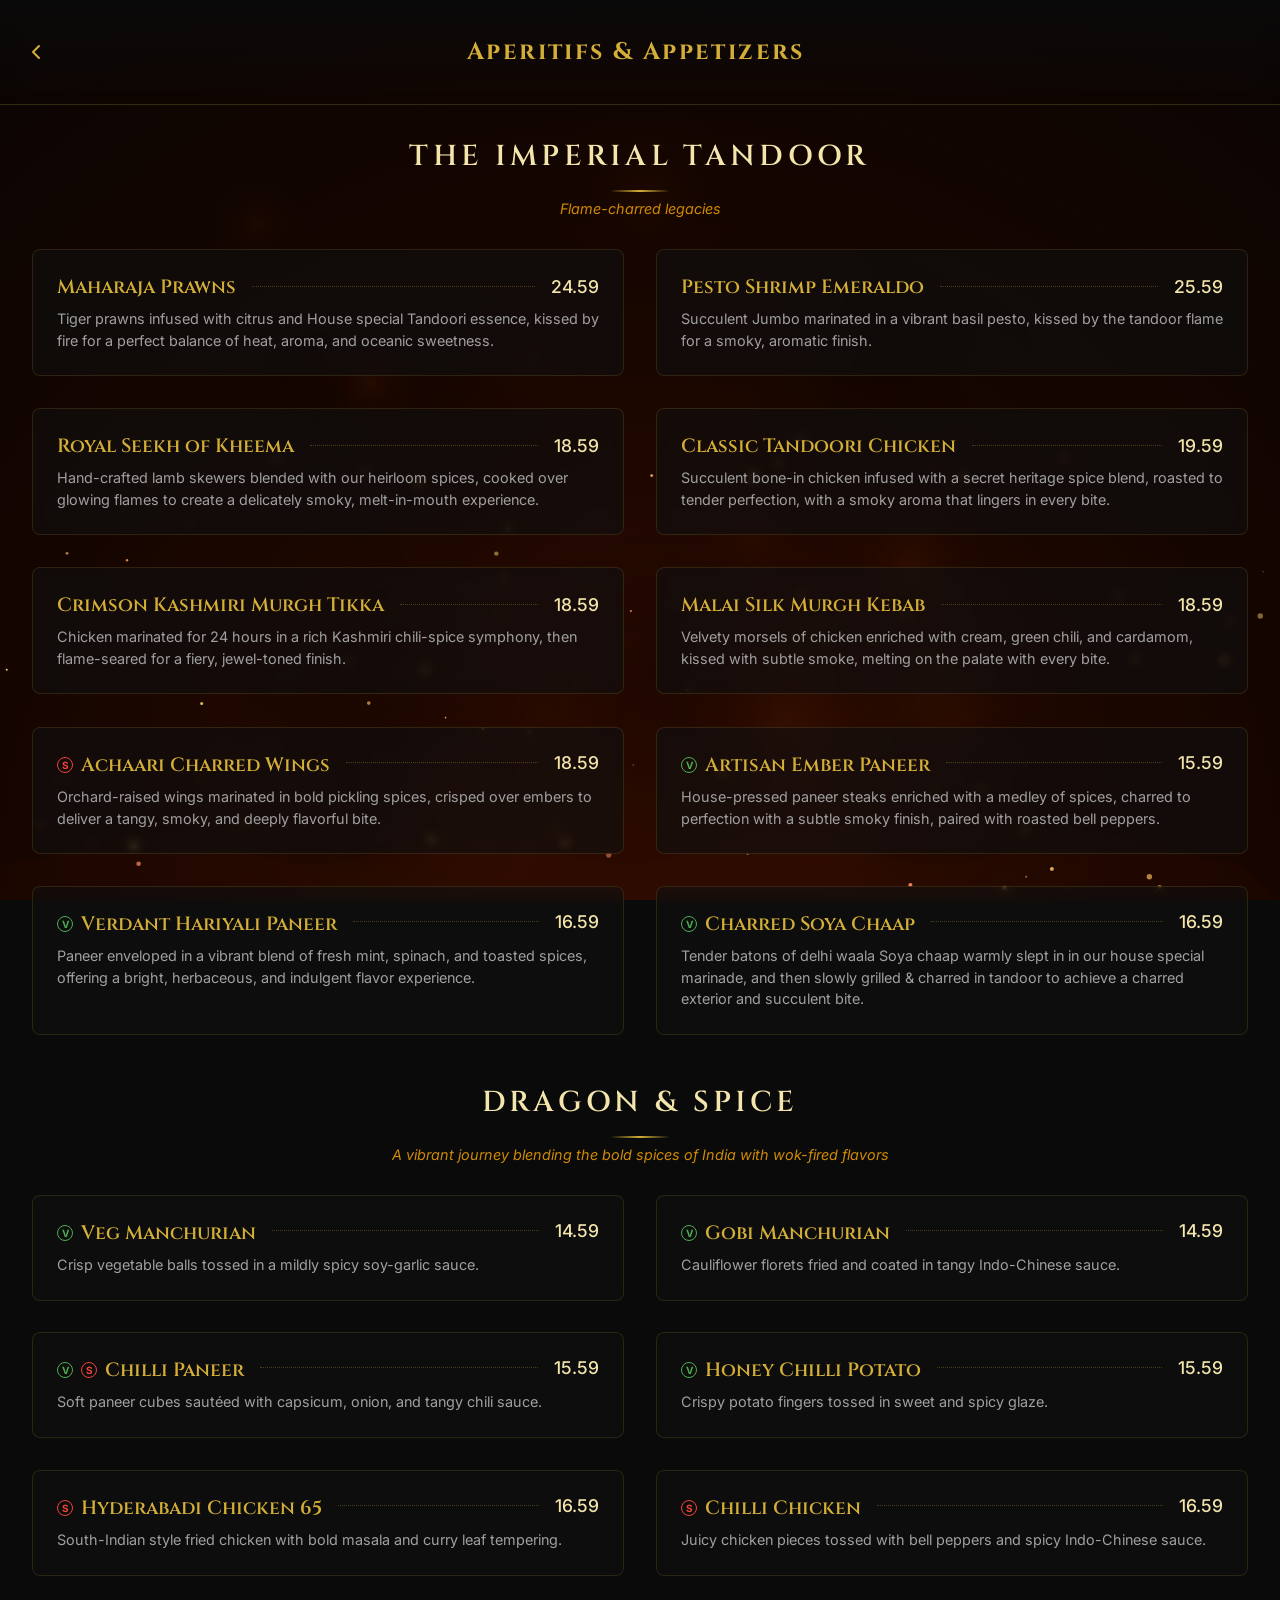
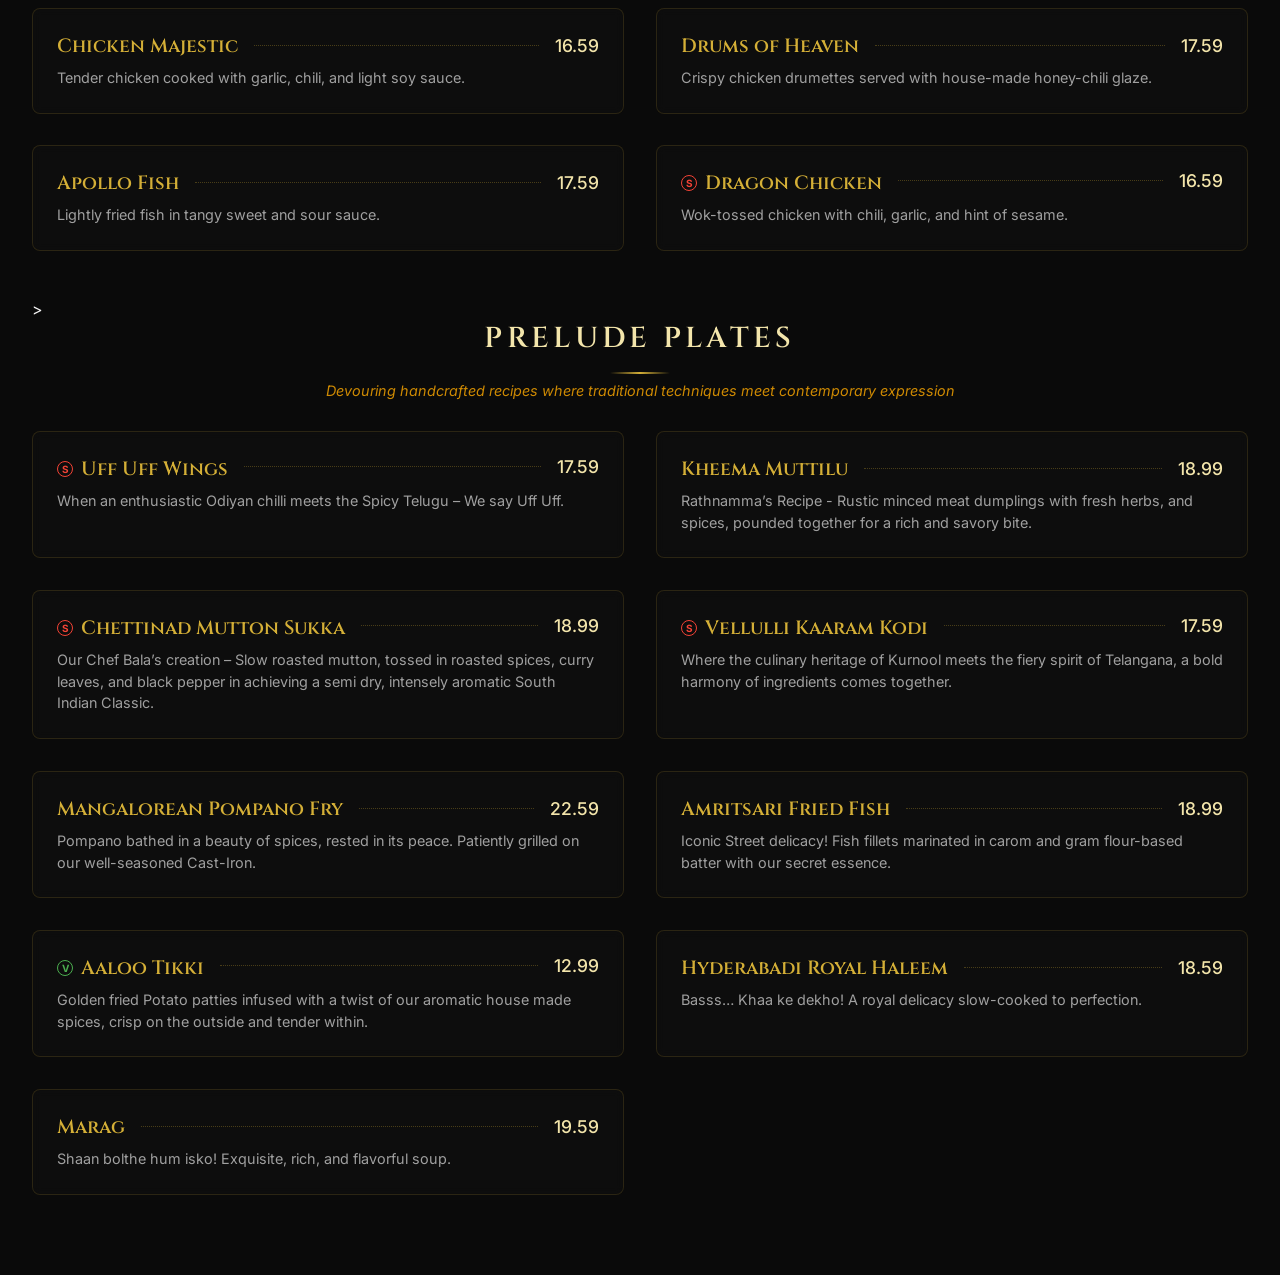
==== commit 5dd087f0: "perf: Optimize for QR Code with minification and hardware acceleration" ====
--- a/appetizers.html
+++ b/appetizers.html
@@ -8,8 +8,8 @@
     <link rel="preconnect" href="https://fonts.googleapis.com">
     <link rel="preconnect" href="https://fonts.gstatic.com" crossorigin>
     <link href="https://fonts.googleapis.com/css2?family=Cinzel:wght@400;600;800&family=Inter:wght@300;400;500&display=swap" rel="stylesheet">
-    <!-- Main Stylesheet -->
-    <link rel="stylesheet" href="css/styles.css">
+    <!-- Main Stylesheet (Minified) -->
+    <link rel="stylesheet" href="css/styles.min.css">
 </head>
 <body class="page-transition">
     <!-- Cinematic Wok Hay Background -->
@@ -348,8 +348,8 @@
 
     </div>
 
-    <!-- Scripts -->
-    <script src="js/animations.js"></script>
-    <script src="js/router.js"></script>
+    <!-- Scripts (Minified and Deferred) -->
+    <script src="js/animations.min.js" defer></script>
+    <script src="js/router.min.js" defer></script>
 </body>
 </html>
--- a/css/styles.min.css
+++ b/css/styles.min.css
@@ -0,0 +1 @@
+:root{--color-bg-dark:#0a0a0a;--color-bg-overlay:rgba(10, 10, 10, 0.65);--color-primary:#ffaa00;--color-primary-glow:#ff4500;--color-gold:#d4af37;--color-gold-light:#f3e5ab;--text-main:#f5f5f5;--text-muted:#a0a0a0;--font-heading:'Cinzel',serif;--font-body:'Inter',sans-serif;--spacing-sm:0.5rem;--spacing-md:1rem;--spacing-lg:2rem;--spacing-xl:3rem}*{margin:0;padding:0;box-sizing:border-box;-webkit-tap-highlight-color:transparent}body,html{width:100%;min-height:100vh;overflow-x:hidden;background-color:var(--color-bg-dark);font-family:var(--font-body);color:var(--text-main)}#wok-hay-canvas{position:fixed;top:0;left:0;width:100%;height:100%;z-index:0;pointer-events:none;background:radial-gradient(circle at center 80%,#2a0800 0,#0a0a0a 100%)}body.page-transition{opacity:0;transition:opacity .4s ease-in-out}body.page-loaded{opacity:1}body.page-exiting{opacity:0}.app-container{position:relative;z-index:10;width:100%;height:100%;display:flex;flex-direction:column}.view{position:relative;width:100%;min-height:100vh;display:flex;flex-direction:column}.view.active{pointer-events:auto}#view-landing{justify-content:center;align-items:center;background:var(--color-bg-overlay);backdrop-filter:blur(2px);-webkit-backdrop-filter:blur(2px)}.landing-content{display:flex;flex-direction:column;align-items:center;justify-content:center;text-align:center;height:100%;padding:var(--spacing-lg);z-index:2}.brand-container{margin-bottom:4rem;animation:fadeInDown 1.5s ease-out forwards}.abcd-navigation{display:flex;justify-content:center;gap:1.5rem;margin-bottom:var(--spacing-sm);animation:fadeInDown 1.5s ease-out forwards}.abcd-letter{background:0 0;border:none;font-family:var(--font-heading);font-size:5rem;font-weight:800;color:var(--color-gold-light);cursor:pointer;position:relative;text-transform:uppercase;text-shadow:0 0 15px rgba(212,175,55,.4),0 0 30px rgba(255,69,0,.2),2px 2px 4px rgba(0,0,0,.8);transition:transform .4s cubic-bezier(.175, .885, .32, 1.275),text-shadow .4s ease,color .4s ease;z-index:2;padding:.5rem;outline:0;-webkit-tap-highlight-color:transparent;will-change:transform,text-shadow,color;transform:translateZ(0)}.abcd-letter::before{content:'';position:absolute;top:50%;left:50%;transform:translate(-50%,-50%) scale(.8);width:100%;height:100%;background:radial-gradient(circle,rgba(255,69,0,.6) 0,rgba(212,175,55,0) 70%);opacity:0;z-index:-1;border-radius:50%;transition:all .4s ease;pointer-events:none;will-change:transform,opacity}.abcd-letter::after{content:'';position:absolute;top:60%;left:50%;width:150%;height:150%;transform:translate(-50%,-50%);background:radial-gradient(circle at center bottom,rgba(255,100,0,.5) 0,rgba(200,50,0,0) 60%);opacity:0;z-index:-2;border-radius:50%;pointer-events:none;transition:opacity .4s ease;filter:blur(10px);will-change:opacity,transform}.abcd-letter:active,.abcd-letter:hover{transform:scale(1.2) translateY(-10px);color:#fff;text-shadow:0 0 25px rgba(255,170,0,.8),0 0 50px rgba(255,69,0,.6),0 -10px 30px rgba(255,0,0,.4)}.abcd-letter:active::before,.abcd-letter:hover::before{opacity:1;transform:translate(-50%,-50%) scale(1.5);animation:pulseHeat 2s infinite alternate}.abcd-letter:active::after,.abcd-letter:hover::after{opacity:1;animation:wokHayFlame 1.5s infinite ease-in-out alternate}.spark-layer{position:absolute;top:50%;left:50%;width:3px;height:3px;background:0 0;border-radius:50%;z-index:10;opacity:0;pointer-events:none;will-change:opacity,box-shadow}.abcd-letter:active .spark-layer,.abcd-letter:hover .spark-layer{opacity:1;animation:sparkFountain 1s linear infinite}.abcd-letter:active .spark-layer:nth-child(2),.abcd-letter:hover .spark-layer:nth-child(2){animation:sparkFountain 1.2s linear infinite .4s}.abcd-letter:active .spark-layer:nth-child(3),.abcd-letter:hover .spark-layer:nth-child(3){animation:sparkFountain .9s linear infinite .7s}.brand-subtitle{font-family:var(--font-body);font-weight:300;font-size:1.1rem;letter-spacing:.3em;color:var(--color-primary);margin-top:var(--spacing-sm);text-transform:uppercase;opacity:.85}.entrance-action{display:flex;flex-direction:column;align-items:center;gap:var(--spacing-md);margin-top:4rem;animation:fadeInUp 1.5s ease-out .5s forwards;opacity:0}.instruction{font-size:.8rem;color:var(--text-muted);letter-spacing:.05em;animation:pulseText 3s infinite ease-in-out}#view-menu{background:0 0}.menu-header{display:flex;align-items:center;padding:var(--spacing-lg) var(--spacing-md);border-bottom:1px solid rgba(212,175,55,.2);background:linear-gradient(to bottom,rgba(10,10,10,.9),transparent);position:sticky;top:0;z-index:20;backdrop-filter:blur(10px)}.menu-header h2{font-family:var(--font-heading);color:var(--color-gold);flex-grow:1;text-align:center;letter-spacing:.1em;margin-right:24px}.btn-icon{background:0 0;border:none;color:var(--color-gold);cursor:pointer;padding:var(--spacing-sm);display:flex;align-items:center;justify-content:center;transition:transform .2s ease,color .2s ease}.btn-icon:active,.btn-icon:hover{color:var(--color-primary);transform:translateX(-3px)}.menu-content{padding:var(--spacing-lg);flex-grow:1}.menu-placeholder{text-align:center;color:var(--text-muted);padding:4rem 0;font-style:italic}.menu-section{margin-bottom:3rem}.menu-category-title{font-family:var(--font-heading);color:var(--color-gold-light);font-size:1.8rem;font-weight:600;text-transform:uppercase;text-align:center;letter-spacing:.15em;margin-bottom:.5rem;padding-bottom:1rem;position:relative}.menu-category-title::after{content:'';position:absolute;bottom:0;left:50%;transform:translateX(-50%);width:60px;height:2px;background:linear-gradient(90deg,transparent,var(--color-gold),transparent)}.menu-category-subtitle{text-align:center;color:var(--color-primary);font-style:italic;font-size:.9rem;margin-bottom:2rem;opacity:.8}.menu-grid{display:grid;grid-template-columns:1fr;gap:1.5rem}@media (min-width:768px){.menu-grid{grid-template-columns:repeat(2,1fr);gap:2rem}}.menu-item-card{background:rgba(15,15,15,.6);border:1px solid rgba(212,175,55,.15);border-radius:8px;padding:1.5rem;backdrop-filter:blur(5px);-webkit-backdrop-filter:blur(5px);transition:transform .3s ease,box-shadow .3s ease,border-color .3s ease;display:flex;flex-direction:column}.menu-item-card:hover{transform:translateY(-5px);border-color:rgba(212,175,55,.4);box-shadow:0 10px 20px rgba(0,0,0,.5),0 0 15px rgba(255,170,0,.1)}.item-header{display:flex;justify-content:space-between;align-items:baseline;margin-bottom:.5rem;gap:1rem}.item-name-group{display:flex;align-items:center;gap:.5rem}.item-name{font-family:var(--font-heading);color:var(--color-gold);font-size:1.2rem;font-weight:600;margin:0}.item-leader{flex-grow:1;border-bottom:1px dotted rgba(212,175,55,.3);position:relative;top:-6px}.item-price{font-family:var(--font-body);font-weight:500;color:var(--color-gold-light);font-size:1.1rem}.item-desc{font-family:var(--font-body);color:var(--text-muted);font-size:.9rem;line-height:1.5;margin:0}.indicator{display:inline-flex;align-items:center;justify-content:center;width:16px;height:16px;border-radius:50%;font-size:10px;font-weight:700;border:1px solid currentColor}.indicator.veg{color:#4caf50}.indicator.spicy{color:#f44336}.scroll-reveal{opacity:0;transform:translateY(30px) translateZ(0);transition:opacity .8s cubic-bezier(.25, .46, .45, .94),transform .8s cubic-bezier(.25, .46, .45, .94);will-change:transform,opacity}.scroll-reveal.visible{opacity:1;transform:translateY(0) translateZ(0)}@keyframes fadeInDown{from{opacity:0;transform:translateY(-30px)}to{opacity:1;transform:translateY(0)}}@keyframes fadeInUp{from{opacity:0;transform:translateY(30px)}to{opacity:1;transform:translateY(0)}}@keyframes pulseText{0%,100%{opacity:.5}50%{opacity:.9}}@keyframes pulseHeat{0%{transform:translate(-50%,-50%) scale(1.3);opacity:.7}100%{transform:translate(-50%,-50%) scale(1.6);opacity:1}}@keyframes wokHayFlame{0%{transform:translate(-50%,-40%) scale(1);filter:blur(8px)}50%{transform:translate(-50%,-55%) scale(1.1);filter:blur(12px)}100%{transform:translate(-50%,-45%) scale(1.05);filter:blur(10px)}}@keyframes sparkFountain{0%{box-shadow:0 0 0 transparent;opacity:1}50%{box-shadow:-15px -20px 2px var(--color-gold),20px -30px 1px var(--color-primary-glow),0 -40px 2px #fff;opacity:.8}100%{box-shadow:-30px -50px 0 transparent,40px -70px 0 transparent,0 -90px 0 transparent;opacity:0}}@media (max-width:480px){.abcd-navigation{gap:.8rem}.abcd-letter{font-size:3.8rem}}
